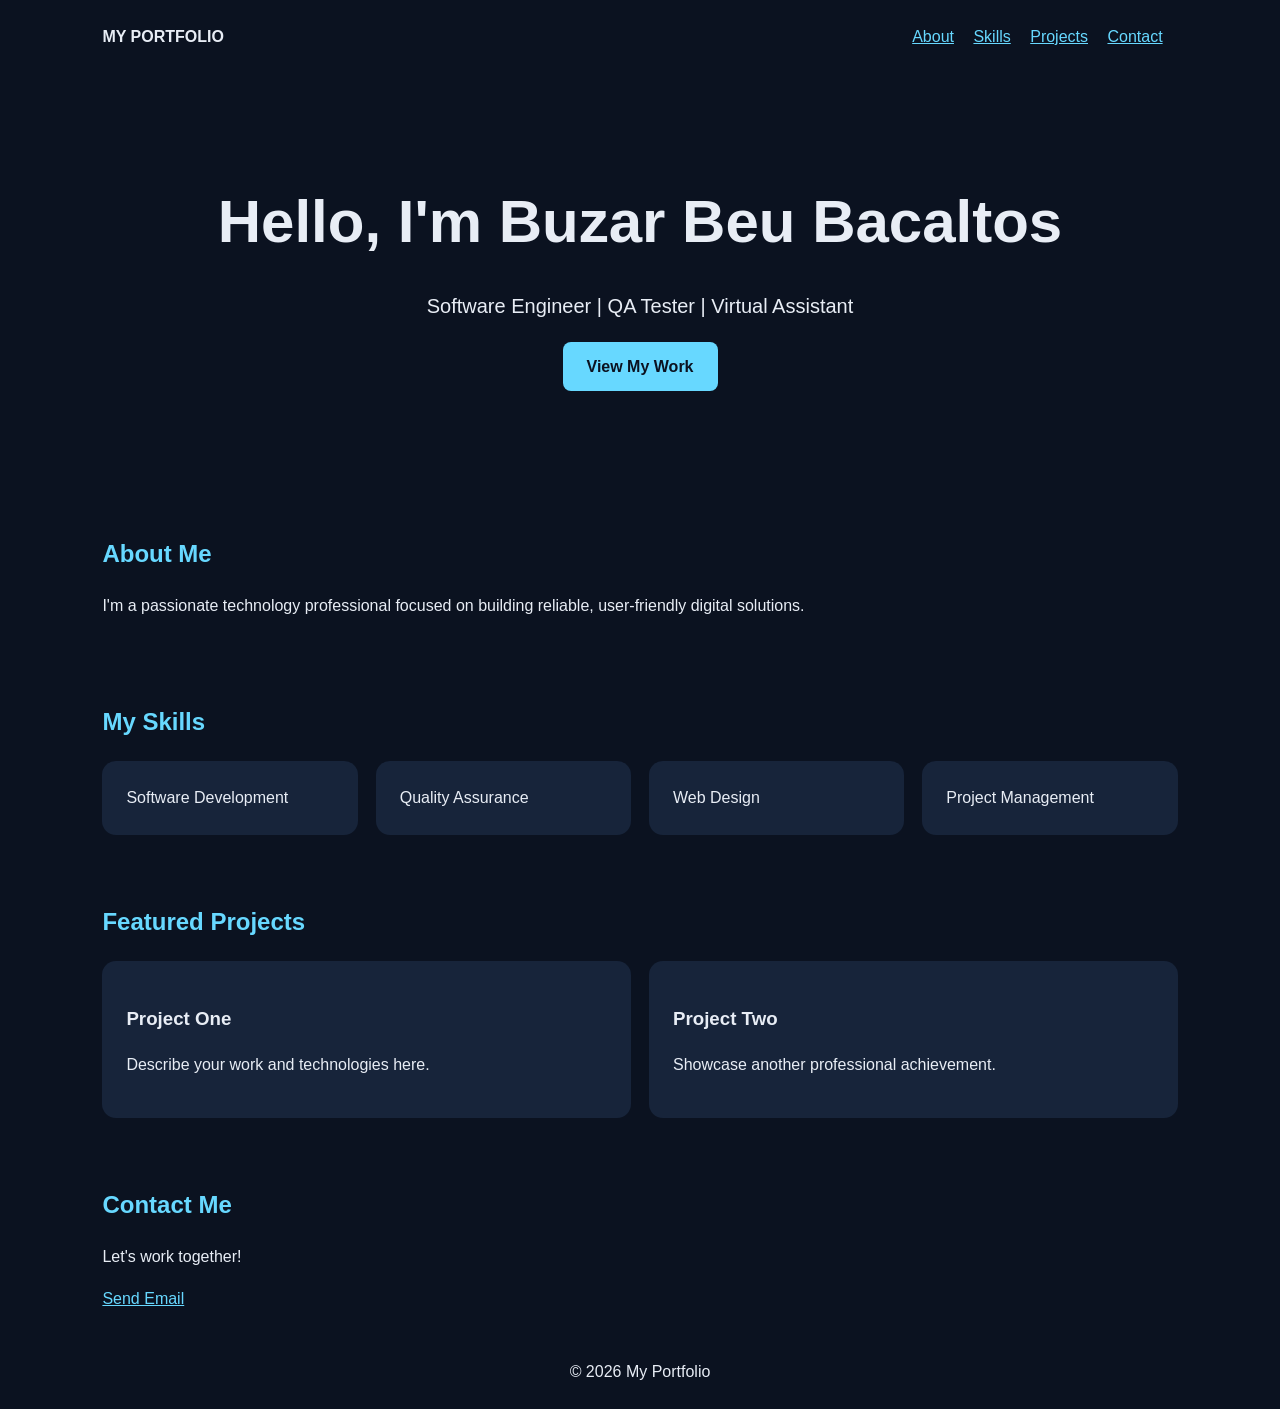
==== index.html @ b6aecf57 "Create initial HTML structure for portfolio This is a complete HTML structure for a professional por" ====
<!DOCTYPE html>
<html lang="en">
<head>
  <meta charset="UTF-8">
  <meta name="viewport" content="width=device-width, initial-scale=1">
  <title>My Professional Portfolio</title>
  <style>
    * { box-sizing: border-box; }
    body {
      margin: 0;
      font-family: Arial, sans-serif;
      color: #e8edf5;
      background: #0b1220;
      line-height: 1.6;
    }
    nav, section, footer { padding: 24px 8%; }
    nav {
      display: flex;
      justify-content: space-between;
      align-items: center;
      flex-wrap: wrap;
      gap: 12px;
    }
    a { color: #67d8ff; }
    nav a { margin-right: 15px; }
    .hero {
      text-align: center;
      padding: 100px 8%;
    }
    h1 { font-size: clamp(36px, 6vw, 60px); margin: 0; }
    h2 { color: #67d8ff; }
    .hero p { font-size: 20px; }
    .btn {
      display: inline-block;
      padding: 12px 24px;
      border-radius: 8px;
      background: #67d8ff;
      color: #0b1220;
      text-decoration: none;
      font-weight: bold;
    }
    .cards {
      display: grid;
      grid-template-columns: repeat(auto-fit, minmax(220px, 1fr));
      gap: 18px;
    }
    .card {
      background: #17243a;
      padding: 24px;
      border-radius: 14px;
    }
    footer { text-align: center; }
  </style>
</head>
<body>
  <nav>
    <strong>MY PORTFOLIO</strong>
    <div>
      <a href="#about">About</a>
      <a href="#skills">Skills</a>
      <a href="#projects">Projects</a>
      <a href="#contact">Contact</a>
    </div>
  </nav>

  <main>
    <section class="hero">
      <h1>Hello, I'm Buzar Beu Bacaltos</h1>
      <p>Software Engineer | QA Tester | Virtual Assistant</p>
      <a class="btn" href="#projects">View My Work</a>
    </section>

    <section id="about">
      <h2>About Me</h2>
      <p>
        I'm a passionate technology professional focused
        on building reliable, user-friendly digital solutions.
      </p>
    </section>

    <section id="skills">
      <h2>My Skills</h2>
      <div class="cards">
        <div class="card">Software Development</div>
        <div class="card">Quality Assurance</div>
        <div class="card">Web Design</div>
        <div class="card">Project Management</div>
      </div>
    </section>

    <section id="projects">
      <h2>Featured Projects</h2>
      <div class="cards">
        <div class="card">
          <h3>Project One</h3>
          <p>Describe your work and technologies here.</p>
        </div>
        <div class="card">
          <h3>Project Two</h3>
          <p>Showcase another professional achievement.</p>
        </div>
      </div>
    </section>

    <section id="contact">
      <h2>Contact Me</h2>
      <p>Let's work together!</p>
      <a href="bubebacaltos@gmail.com">Send Email</a>
    </section>
  </main>

  <footer>© 2026 My Portfolio</footer>
</body>
</html>
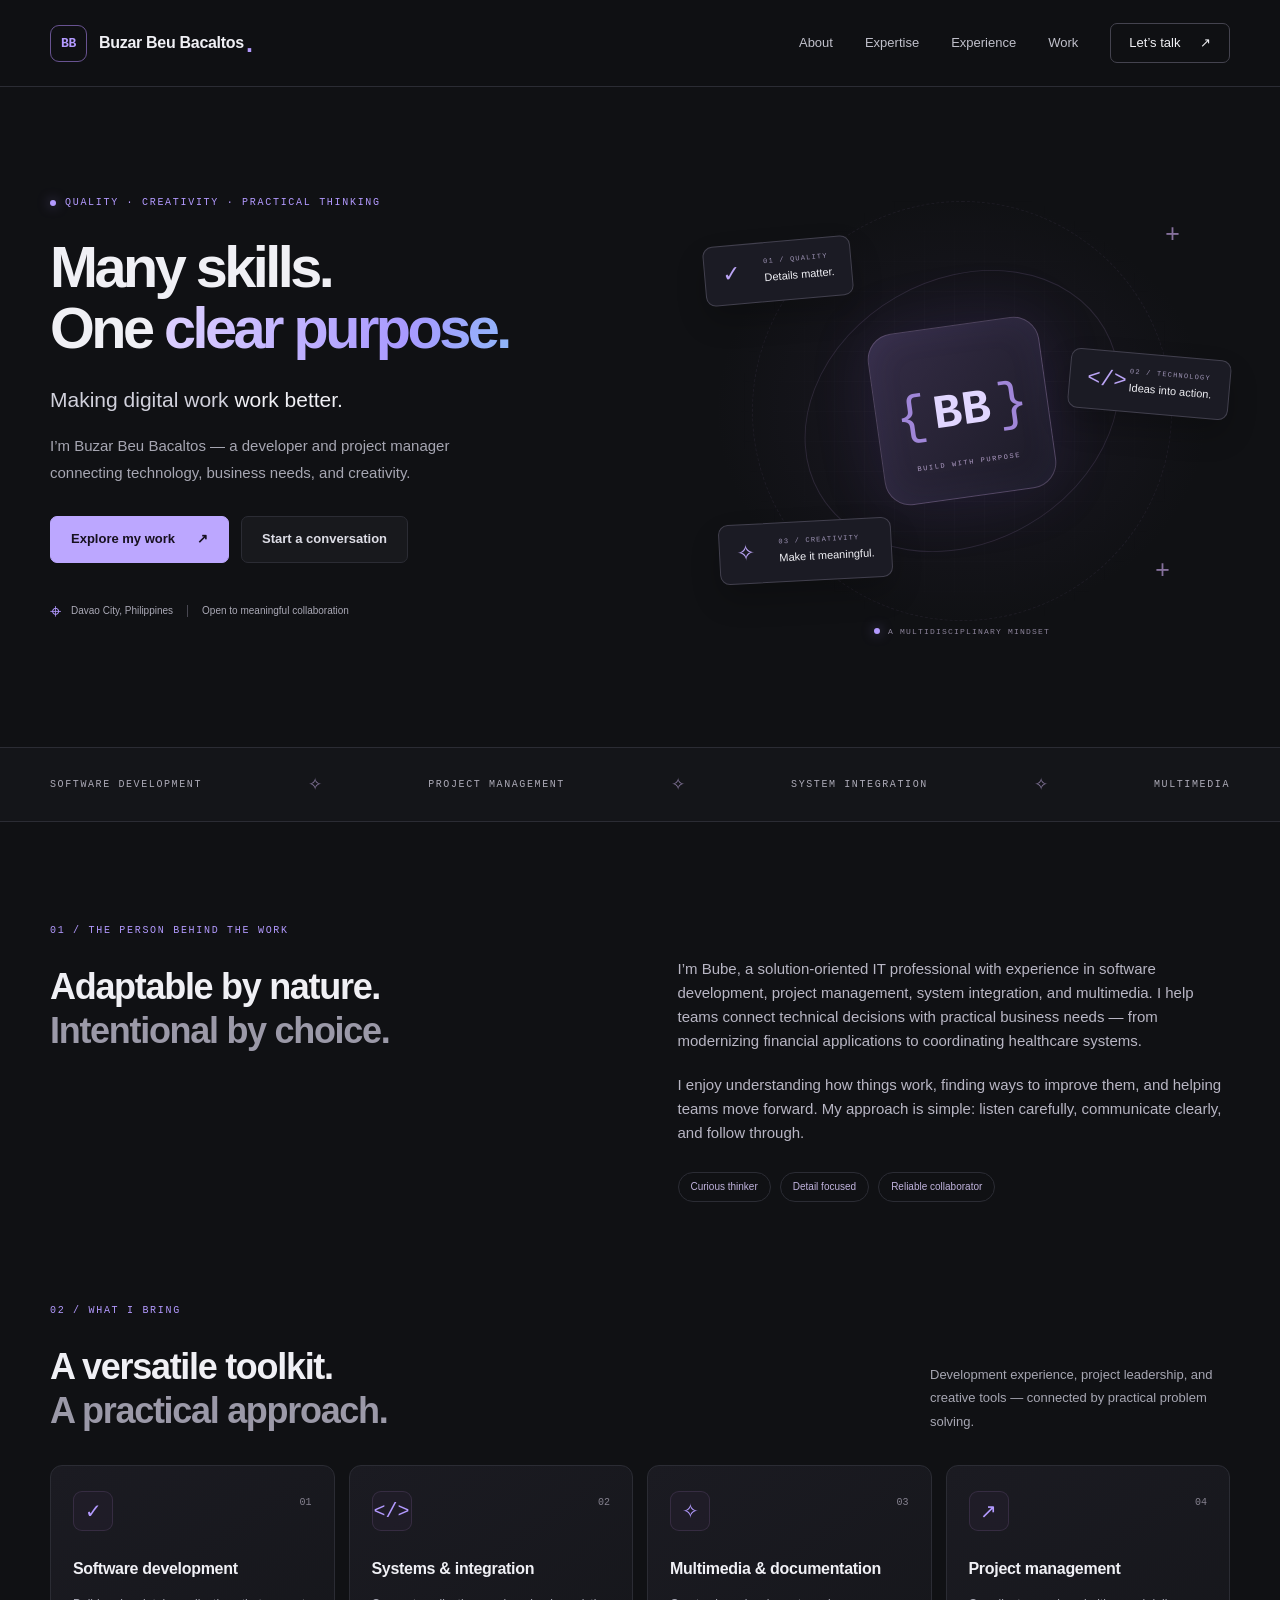
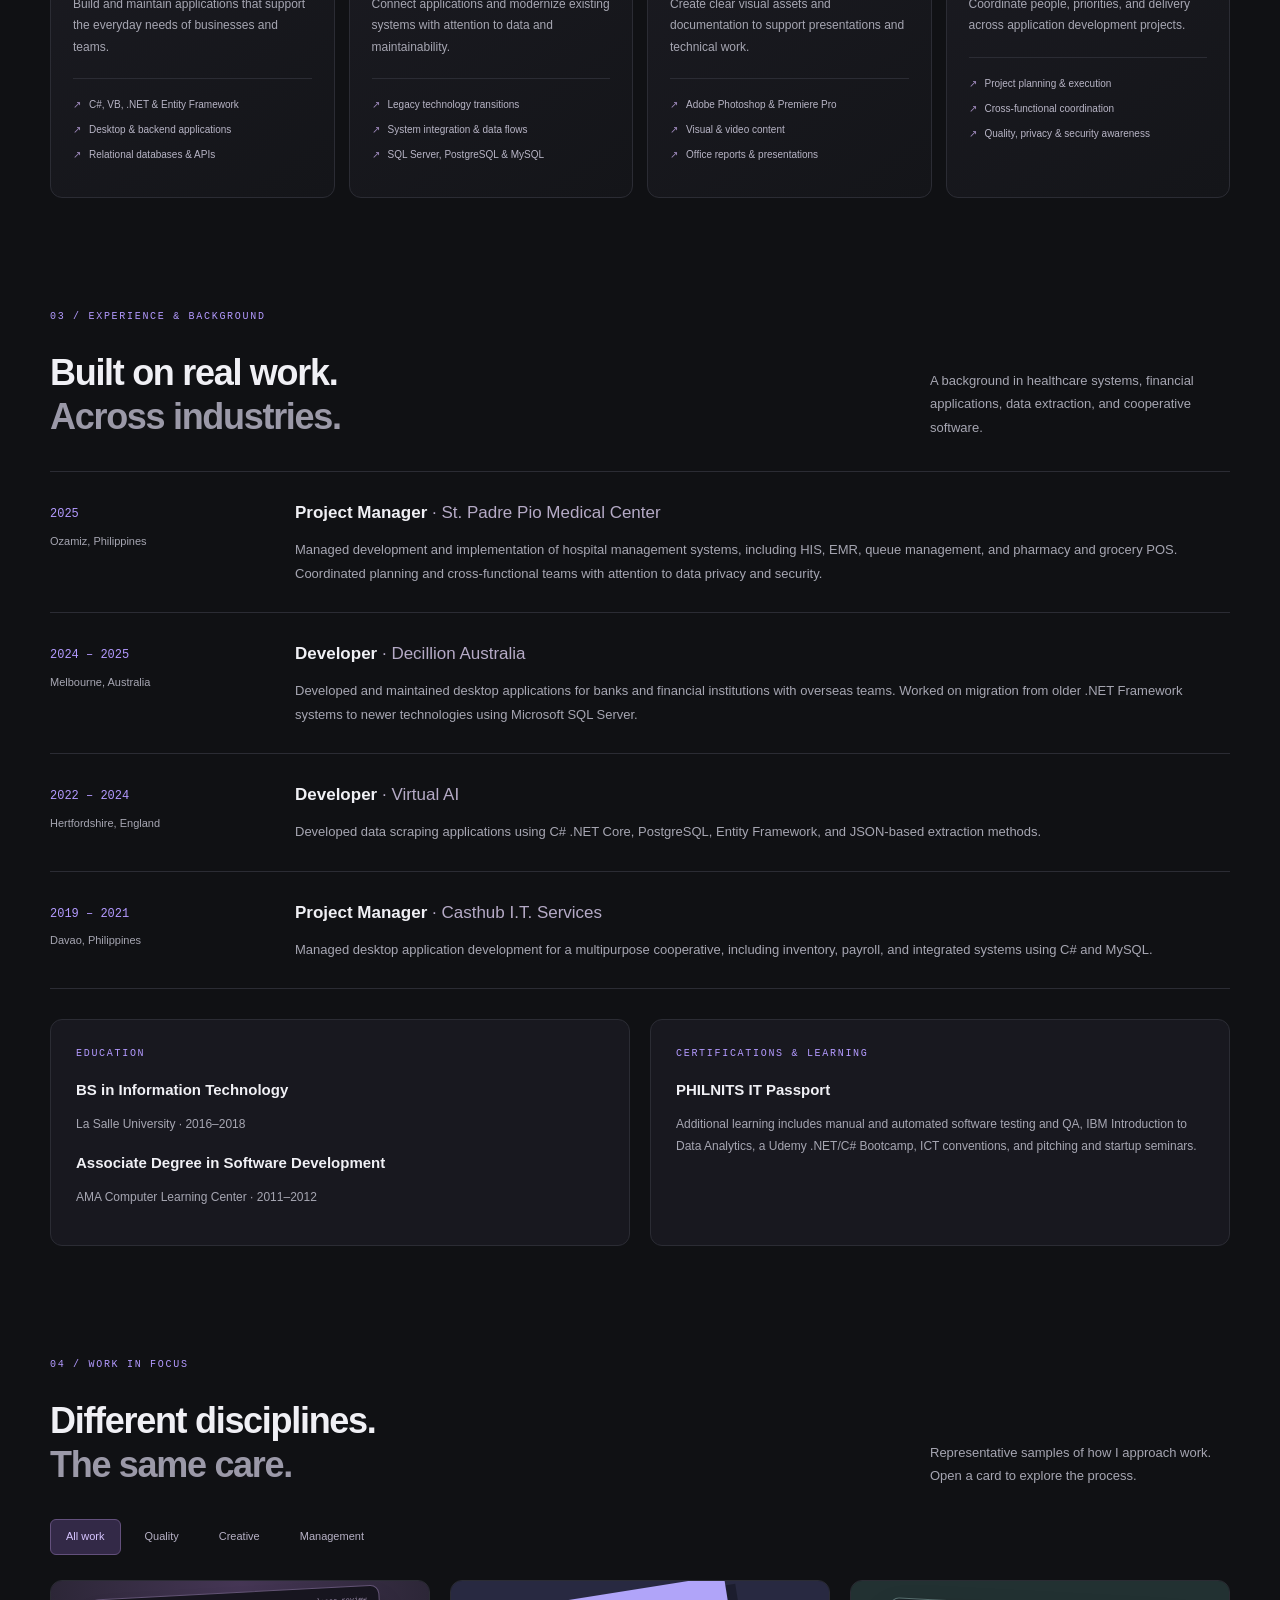
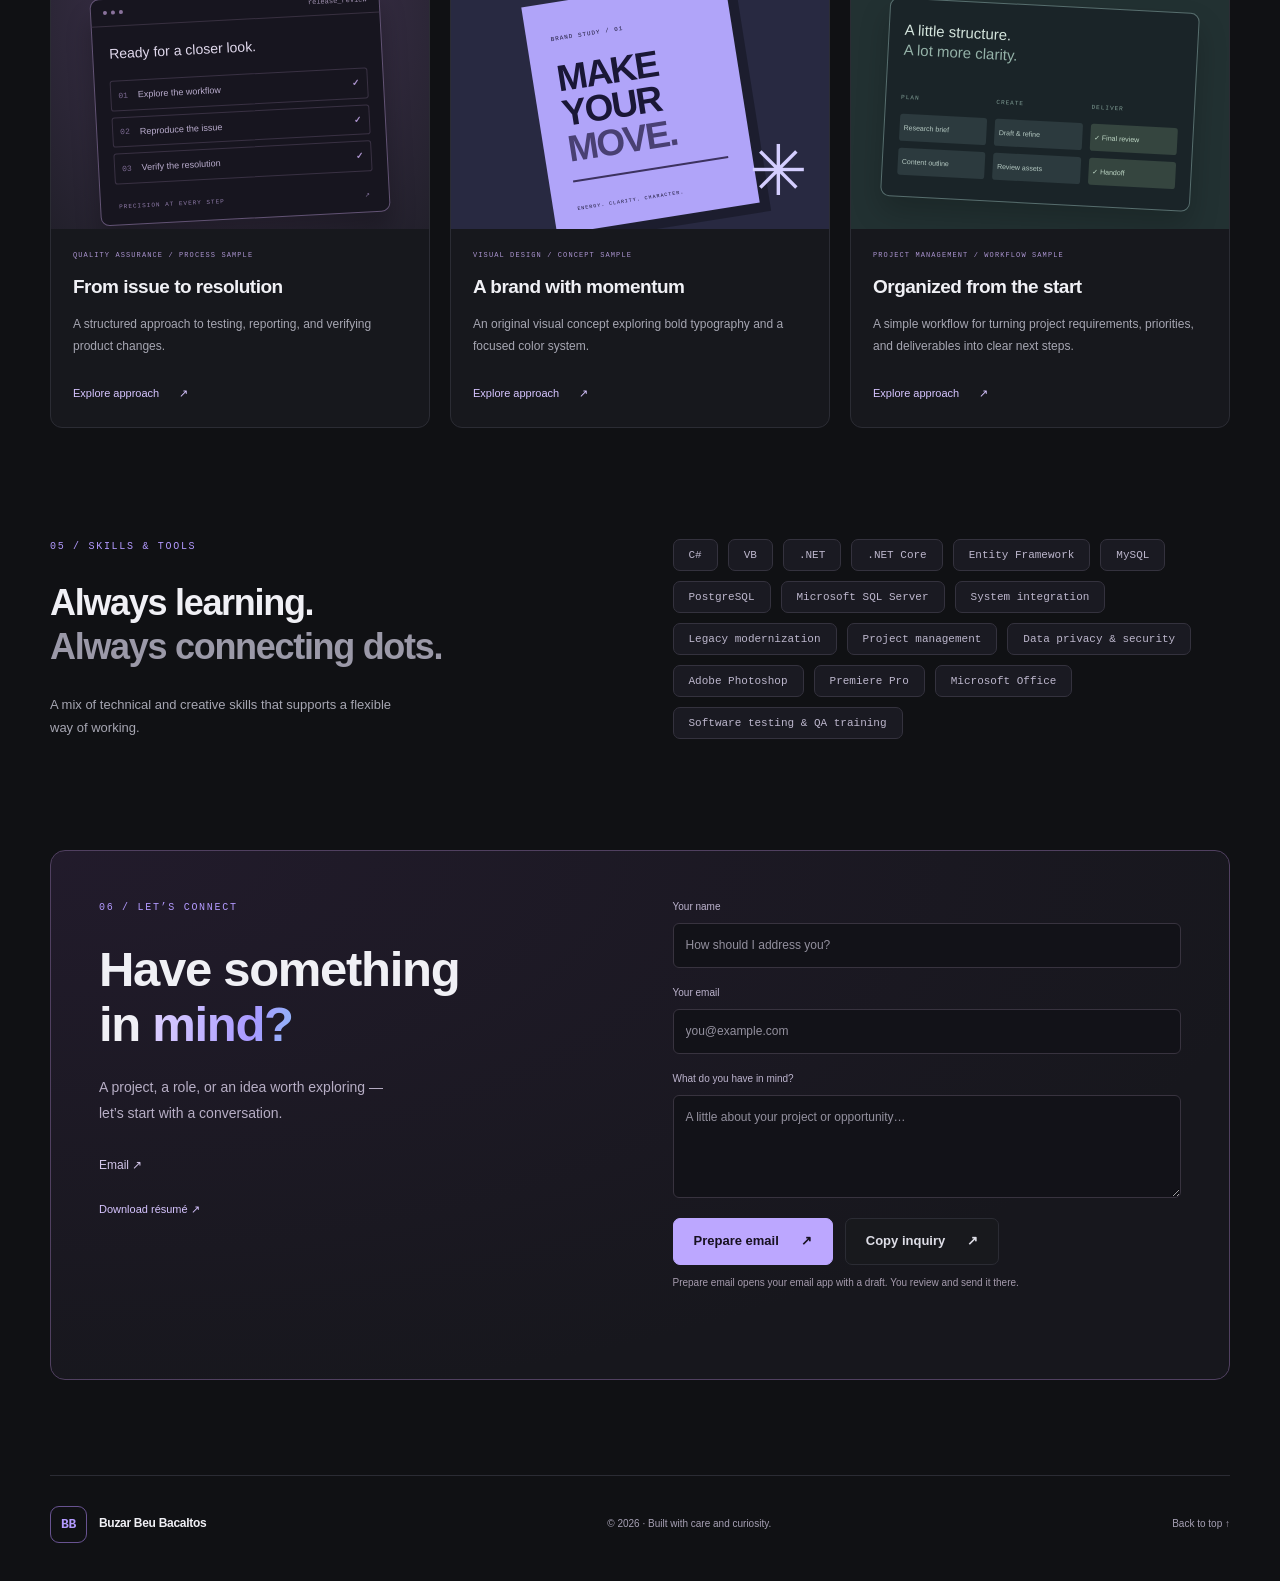
==== commit 0e7f162f: "Add files via upload" ====
--- a/index.html
+++ b/index.html
@@ -1,115 +1,66 @@
-
 <!DOCTYPE html>
 <html lang="en">
 <head>
-  <meta charset="UTF-8">
-  <meta name="viewport" content="width=device-width, initial-scale=1">
-  <title>My Professional Portfolio</title>
-  <style>
-    * { box-sizing: border-box; }
-    body {
-      margin: 0;
-      font-family: Arial, sans-serif;
-      color: #e8edf5;
-      background: #0b1220;
-      line-height: 1.6;
-    }
-    nav, section, footer { padding: 24px 8%; }
-    nav {
-      display: flex;
-      justify-content: space-between;
-      align-items: center;
-      flex-wrap: wrap;
-      gap: 12px;
-    }
-    a { color: #67d8ff; }
-    nav a { margin-right: 15px; }
-    .hero {
-      text-align: center;
-      padding: 100px 8%;
-    }
-    h1 { font-size: clamp(36px, 6vw, 60px); margin: 0; }
-    h2 { color: #67d8ff; }
-    .hero p { font-size: 20px; }
-    .btn {
-      display: inline-block;
-      padding: 12px 24px;
-      border-radius: 8px;
-      background: #67d8ff;
-      color: #0b1220;
-      text-decoration: none;
-      font-weight: bold;
-    }
-    .cards {
-      display: grid;
-      grid-template-columns: repeat(auto-fit, minmax(220px, 1fr));
-      gap: 18px;
-    }
-    .card {
-      background: #17243a;
-      padding: 24px;
-      border-radius: 14px;
-    }
-    footer { text-align: center; }
-  </style>
+<meta charset="utf-8"><meta name="viewport" content="width=device-width,initial-scale=1">
+<meta name="theme-color" content="#101114">
+<meta name="description" content="Buzar Beu Bacaltos — all-around professional in software development, project management, system integration, and multimedia.">
+<title>Buzar Beu Bacaltos — Professional Portfolio</title>
+<link rel="icon" type="image/svg+xml" href="assets/favicon.svg">
+<link rel="stylesheet" href="styles.css"><script src="config.js" defer></script><script src="script.js" defer></script>
 </head>
 <body>
-  <nav>
-    <strong>MY PORTFOLIO</strong>
-    <div>
-      <a href="#about">About</a>
-      <a href="#skills">Skills</a>
-      <a href="#projects">Projects</a>
-      <a href="#contact">Contact</a>
-    </div>
-  </nav>
-
-  <main>
-    <section class="hero">
-      <h1>Hello, I'm Buzar Beu Bacaltos</h1>
-      <p>Software Engineer | QA Tester | Virtual Assistant</p>
-      <a class="btn" href="#projects">View My Work</a>
-    </section>
-
-    <section id="about">
-      <h2>About Me</h2>
-      <p>
-        I'm a passionate technology professional focused
-        on building reliable, user-friendly digital solutions.
-      </p>
-    </section>
-
-    <section id="skills">
-      <h2>My Skills</h2>
-      <div class="cards">
-        <div class="card">Software Development</div>
-        <div class="card">Quality Assurance</div>
-        <div class="card">Web Design</div>
-        <div class="card">Project Management</div>
-      </div>
-    </section>
-
-    <section id="projects">
-      <h2>Featured Projects</h2>
-      <div class="cards">
-        <div class="card">
-          <h3>Project One</h3>
-          <p>Describe your work and technologies here.</p>
-        </div>
-        <div class="card">
-          <h3>Project Two</h3>
-          <p>Showcase another professional achievement.</p>
-        </div>
-      </div>
-    </section>
-
-    <section id="contact">
-      <h2>Contact Me</h2>
-      <p>Let's work together!</p>
-      <a href="bubebacaltos@gmail.com">Send Email</a>
-    </section>
-  </main>
-
-  <footer>© 2026 My Portfolio</footer>
-</body>
-</html>
+<a class="skip" href="#main">Skip to content</a>
+<header class="header"><div class="container nav-wrap">
+<a class="brand" href="#home" aria-label="Home"><span class="brand-mark" data-initials>BB</span><span data-name>Buzar Beu Bacaltos</span><span class="brand-dot">.</span></a>
+<button class="menu-button" type="button" aria-expanded="false" aria-controls="navigation">Menu <span aria-hidden="true">☰</span></button>
+<nav id="navigation" aria-label="Main navigation"><a href="#about">About</a><a href="#services">Expertise</a><a href="#experience">Experience</a><a href="#work">Work</a><a href="#contact" class="nav-contact">Let’s talk <span aria-hidden="true">↗</span></a></nav>
+</div></header>
+<main id="main">
+<section class="hero container" id="home">
+<div class="hero-copy"><p class="eyebrow"><span class="pulse"></span> QUALITY · CREATIVITY · PRACTICAL THINKING</p>
+<h1>Many skills.<br>One <span class="gradient-text">clear purpose.</span></h1>
+<p class="hero-lead">Making digital work <em>work better.</em></p>
+<p class="hero-description">I’m <span data-name>Buzar Beu Bacaltos</span> — a developer and project manager connecting technology, business needs, and creativity.</p>
+<div class="button-row"><a class="button primary" href="#work">Explore my work <span aria-hidden="true">↗</span></a><a class="button secondary" href="#contact">Start a conversation</a></div>
+<div class="hero-foot"><span class="pin" aria-hidden="true">⌖</span><span data-location>Davao City, Philippines</span><span class="divider"></span><span>Open to meaningful collaboration</span></div>
+</div>
+<div class="hero-art" aria-label="Illustration of connected professional capabilities" role="img">
+<div class="orbit orbit-one"></div><div class="orbit orbit-two"></div><div class="crosshair cross-one">+</div><div class="crosshair cross-two">+</div>
+<div class="core"><span class="core-brackets">{</span><span data-initials>BB</span><span class="core-brackets">}</span><small>BUILD WITH PURPOSE</small></div>
+<div class="skill-node node-qa"><span class="node-icon">✓</span><div><small>01 / QUALITY</small><strong>Details matter.</strong></div></div>
+<div class="skill-node node-code"><span class="node-icon">&lt;/&gt;</span><div><small>02 / TECHNOLOGY</small><strong>Ideas into action.</strong></div></div>
+<div class="skill-node node-design"><span class="node-icon">✧</span><div><small>03 / CREATIVITY</small><strong>Make it meaningful.</strong></div></div>
+<div class="art-caption"><span class="pulse"></span> A MULTIDISCIPLINARY MINDSET</div>
+</div>
+</section>
+<div class="discipline-strip"><div class="container"><span>SOFTWARE DEVELOPMENT</span><b>✧</b><span>PROJECT MANAGEMENT</span><b>✧</b><span>SYSTEM INTEGRATION</span><b>✧</b><span>MULTIMEDIA</span></div></div>
+<section id="about" class="section container about-grid"><div><p class="eyebrow">01 / THE PERSON BEHIND THE WORK</p><h2>Adaptable by nature.<br><span class="muted">Intentional by choice.</span></h2></div><div class="about-copy"><p data-introduction>I bring a tester’s eye, a builder’s mindset, and a creative touch to digital work.</p><p>I enjoy understanding how things work, finding ways to improve them, and helping teams move forward. My approach is simple: listen carefully, communicate clearly, and follow through.</p><div class="about-traits"><span>Curious thinker</span><span>Detail focused</span><span>Reliable collaborator</span></div></div></section>
+<section id="services" class="section container"><div class="section-heading"><div><p class="eyebrow">02 / WHAT I BRING</p><h2>A versatile toolkit.<br><span class="muted">A practical approach.</span></h2></div><p class="section-summary">Development experience, project leadership, and creative tools — connected by practical problem solving.</p></div>
+<div class="service-grid">
+<article class="service"><span class="service-icon">✓</span><span class="service-number">01</span><h3>Software development</h3><p>Build and maintain applications that support the everyday needs of businesses and teams.</p><ul><li>C#, VB, .NET & Entity Framework</li><li>Desktop & backend applications</li><li>Relational databases & APIs</li></ul></article>
+<article class="service"><span class="service-icon">&lt;/&gt;</span><span class="service-number">02</span><h3>Systems & integration</h3><p>Connect applications and modernize existing systems with attention to data and maintainability.</p><ul><li>Legacy technology transitions</li><li>System integration & data flows</li><li>SQL Server, PostgreSQL & MySQL</li></ul></article>
+<article class="service"><span class="service-icon">✧</span><span class="service-number">03</span><h3>Multimedia & documentation</h3><p>Create clear visual assets and documentation to support presentations and technical work.</p><ul><li>Adobe Photoshop & Premiere Pro</li><li>Visual & video content</li><li>Office reports & presentations</li></ul></article>
+<article class="service"><span class="service-icon">↗</span><span class="service-number">04</span><h3>Project management</h3><p>Coordinate people, priorities, and delivery across application development projects.</p><ul><li>Project planning & execution</li><li>Cross-functional coordination</li><li>Quality, privacy & security awareness</li></ul></article>
+</div></section>
+<section id="experience" class="section container"><div class="section-heading"><div><p class="eyebrow">03 / EXPERIENCE & BACKGROUND</p><h2>Built on real work.<br><span class="muted">Across industries.</span></h2></div><p class="section-summary">A background in healthcare systems, financial applications, data extraction, and cooperative software.</p></div>
+<div class="experience-list">
+<article class="experience-row"><div><span class="experience-date">2025</span><p>Ozamiz, Philippines</p></div><div><h3>Project Manager <span>· St. Padre Pio Medical Center</span></h3><p>Managed development and implementation of hospital management systems, including HIS, EMR, queue management, and pharmacy and grocery POS. Coordinated planning and cross-functional teams with attention to data privacy and security.</p></div></article>
+<article class="experience-row"><div><span class="experience-date">2024 – 2025</span><p>Melbourne, Australia</p></div><div><h3>Developer <span>· Decillion Australia</span></h3><p>Developed and maintained desktop applications for banks and financial institutions with overseas teams. Worked on migration from older .NET Framework systems to newer technologies using Microsoft SQL Server.</p></div></article>
+<article class="experience-row"><div><span class="experience-date">2022 – 2024</span><p>Hertfordshire, England</p></div><div><h3>Developer <span>· Virtual AI</span></h3><p>Developed data scraping applications using C# .NET Core, PostgreSQL, Entity Framework, and JSON-based extraction methods.</p></div></article>
+<article class="experience-row"><div><span class="experience-date">2019 – 2021</span><p>Davao, Philippines</p></div><div><h3>Project Manager <span>· Casthub I.T. Services</span></h3><p>Managed desktop application development for a multipurpose cooperative, including inventory, payroll, and integrated systems using C# and MySQL.</p></div></article>
+</div><div class="background-grid"><article><p class="eyebrow">EDUCATION</p><h3>BS in Information Technology</h3><p>La Salle University · 2016–2018</p><h3>Associate Degree in Software Development</h3><p>AMA Computer Learning Center · 2011–2012</p></article><article><p class="eyebrow">CERTIFICATIONS & LEARNING</p><h3>PHILNITS IT Passport</h3><p>Additional learning includes manual and automated software testing and QA, IBM Introduction to Data Analytics, a Udemy .NET/C# Bootcamp, ICT conventions, and pitching and startup seminars.</p></article></div></section>
+<section id="work" class="section container"><div class="section-heading"><div><p class="eyebrow">04 / WORK IN FOCUS</p><h2>Different disciplines.<br><span class="muted">The same care.</span></h2></div><p class="section-summary">Representative samples of how I approach work. Open a card to explore the process.</p></div>
+<div class="filters" role="group" aria-label="Filter work samples"><button class="filter active" data-filter="all" aria-pressed="true">All work</button><button class="filter" data-filter="quality" aria-pressed="false">Quality</button><button class="filter" data-filter="creative" aria-pressed="false">Creative</button><button class="filter" data-filter="support" aria-pressed="false">Management</button></div>
+<p class="sr-only" id="filter-status" role="status"></p>
+<div class="work-grid">
+<article class="work-card" data-category="quality"><div class="work-visual qa-visual" aria-hidden="true"><div class="mock-window"><div class="window-bar"><i></i><i></i><i></i><span>release_review</span></div><div class="qa-title">Ready for a closer look.</div><div class="qa-row"><span>01</span> Explore the workflow <b>✓</b></div><div class="qa-row"><span>02</span> Reproduce the issue <b>✓</b></div><div class="qa-row"><span>03</span> Verify the resolution <b>✓</b></div><div class="qa-bottom">PRECISION AT EVERY STEP <span>↗</span></div></div></div><div class="work-info"><p class="work-type">QUALITY ASSURANCE / PROCESS SAMPLE</p><h3>From issue to resolution</h3><p>A structured approach to testing, reporting, and verifying product changes.</p><button class="text-button" data-project="qa">Explore approach <span aria-hidden="true">↗</span></button></div></article>
+<article class="work-card" data-category="creative"><div class="work-visual brand-visual" aria-hidden="true"><div class="brand-poster"><span>BRAND STUDY / 01</span><strong>MAKE<br>YOUR<br><em>MOVE.</em></strong><div class="poster-line"></div><small>ENERGY. CLARITY. CHARACTER.</small></div><span class="poster-star">✳</span></div><div class="work-info"><p class="work-type">VISUAL DESIGN / CONCEPT SAMPLE</p><h3>A brand with momentum</h3><p>An original visual concept exploring bold typography and a focused color system.</p><button class="text-button" data-project="design">Explore approach <span aria-hidden="true">↗</span></button></div></article>
+<article class="work-card" data-category="support"><div class="work-visual planning-visual" aria-hidden="true"><div class="planning-board"><div class="board-head">A little structure.<br><strong>A lot more clarity.</strong></div><div class="board-columns"><div><small>PLAN</small><span>Research brief</span><span>Content outline</span></div><div><small>CREATE</small><span>Draft & refine</span><span>Review assets</span></div><div><small>DELIVER</small><span class="done">✓ Final review</span><span class="done">✓ Handoff</span></div></div></div></div><div class="work-info"><p class="work-type">PROJECT MANAGEMENT / WORKFLOW SAMPLE</p><h3>Organized from the start</h3><p>A simple workflow for turning project requirements, priorities, and deliverables into clear next steps.</p><button class="text-button" data-project="support">Explore approach <span aria-hidden="true">↗</span></button></div></article>
+</div></section>
+<section id="skills" class="section container skills-section"><div><p class="eyebrow">05 / SKILLS & TOOLS</p><h2>Always learning.<br><span class="muted">Always connecting dots.</span></h2><p class="section-summary">A mix of technical and creative skills that supports a flexible way of working.</p></div><div class="skills-list" data-skills><span>Quality assurance</span><span>JavaScript</span><span>Graphic design</span><span>Virtual assistance</span></div></section>
+<section id="contact" class="section container"><div class="contact-panel"><div><p class="eyebrow">06 / LET’S CONNECT</p><h2>Have something<br>in <span class="gradient-text">mind?</span></h2><p>A project, a role, or an idea worth exploring — let’s start with a conversation.</p><div class="social-links" data-social></div><a class="text-button" id="resume-link" hidden>Download résumé ↗</a></div><form id="contact-form"><label for="contact-name">Your name</label><input id="contact-name" name="name" autocomplete="name" required maxlength="100" placeholder="How should I address you?"><label for="contact-email">Your email</label><input id="contact-email" name="email" type="email" autocomplete="email" required maxlength="254" placeholder="you@example.com"><label for="contact-message">What do you have in mind?</label><textarea id="contact-message" name="message" rows="4" required maxlength="4000" placeholder="A little about your project or opportunity…"></textarea><div class="button-row"><button class="button primary" type="submit" id="email-button" hidden>Prepare email <span aria-hidden="true">↗</span></button><button class="button secondary" type="button" id="copy-message">Copy inquiry <span aria-hidden="true">↗</span></button></div><p class="form-note" id="contact-note">Prepare an email draft or copy your inquiry to share through another channel.</p><p class="form-status" id="form-status" role="status"></p></form></div></section>
+</main>
+<footer class="container footer"><a class="brand" href="#home"><span class="brand-mark" data-initials>BB</span><span data-name>Buzar Beu Bacaltos</span></a><p>© <span id="year">2026</span> · Built with care and curiosity.</p><a href="#home" class="back-top">Back to top ↑</a></footer>
+<dialog id="project-dialog" aria-labelledby="dialog-title"><button class="dialog-close" aria-label="Close project details" type="button">✕</button><p class="eyebrow">REPRESENTATIVE SAMPLE</p><h2 id="dialog-title"></h2><p id="dialog-summary"></p><h3>The approach</h3><ol id="dialog-steps"></ol><p class="dialog-note">This is an illustrative portfolio sample, not a client case study or a claim of measured results.</p></dialog>
+<noscript><div class="noscript">JavaScript is disabled. You can still browse this portfolio. Interactive filters, contact drafts, and sample details need JavaScript.</div></noscript>
+</body></html>
--- a/styles.css
+++ b/styles.css
@@ -0,0 +1,8 @@
+:root{color-scheme:dark;--bg:#101114;--panel:#17181e;--text:#f0f0f5;--muted:#a6a6b2;--accent:#b39aff;--border:#2b2c34;--mono:ui-monospace,SFMono-Regular,Consolas,monospace}*{box-sizing:border-box}html{scroll-behavior:smooth;scroll-padding-top:100px}body{margin:0;background:var(--bg);color:var(--text);font-family:Inter,Arial,Helvetica,sans-serif;line-height:1.6;-webkit-font-smoothing:antialiased}button,input,textarea{font:inherit}a{color:inherit;text-decoration:none}button,a,input,textarea{ -webkit-tap-highlight-color:transparent}button{cursor:pointer}button:focus-visible,a:focus-visible,input:focus-visible,textarea:focus-visible{outline:2px solid var(--accent);outline-offset:5px}[hidden]{display:none!important}.container{width:min(1180px,calc(100% - 80px));margin:auto}.header{position:sticky;top:0;z-index:10;background:rgba(16,17,20,.95);border-bottom:1px solid var(--border);backdrop-filter:blur(16px)}.nav-wrap{height:86px;display:flex;justify-content:space-between;align-items:center}.brand{display:inline-flex;gap:12px;align-items:center;font-size:16px;font-weight:700;letter-spacing:-.3px}.brand-mark{border:1px solid #685391;border-radius:9px;width:37px;height:37px;display:grid;place-items:center;color:var(--accent);font:700 13px var(--mono)}.brand-dot{color:var(--accent);font-size:25px;margin-left:-10px}nav{display:flex;align-items:center;gap:32px;font-size:13px;color:#c0c0cb}nav a:hover{color:var(--accent)}.nav-contact{border:1px solid #44434f;border-radius:7px;padding:9px 18px;color:var(--text)}.nav-contact span{margin-left:16px}.menu-button{display:none}.hero{display:grid;grid-template-columns:1.15fr 1fr;align-items:center;min-height:660px;gap:28px;padding-top:55px;padding-bottom:68px}.eyebrow{font:10px/1.8 var(--mono);letter-spacing:1.7px;color:var(--accent);margin:0 0 25px;display:flex;align-items:center;gap:9px}.pulse{height:6px;width:6px;flex-shrink:0;background:#b39aff;border-radius:50%;box-shadow:0 0 12px #ad96ff80;display:inline-block}.hero h1{font-size:clamp(45px,4.5vw,66px);line-height:1.06;letter-spacing:-3.5px;margin:0 0 24px;font-weight:750}.gradient-text{background:linear-gradient(100deg,#ded1ff,#a899ff 70%,#8fb6f9);-webkit-background-clip:text;background-clip:text;color:transparent}.hero-lead{font-size:21px;color:#d1d1dc;margin:0 0 14px}.hero-lead em{font-style:normal;color:var(--text)}.hero-description{max-width:425px;font-size:15px;color:var(--muted);line-height:1.8}.button-row{display:flex;gap:12px;flex-wrap:wrap;margin-top:30px}.button{display:inline-flex;align-items:center;justify-content:center;gap:22px;border-radius:7px;padding:12px 20px;border:1px solid var(--border);font-size:13px;font-weight:650;transition:background .2s,transform .2s}.button:hover{transform:translateY(-2px)}.primary{color:#171120;background:#bca7ff;border-color:#bca7ff}.primary:hover{background:#cdbcff}.secondary{background:#18191d;color:#dddde6}.secondary:hover{background:#25252e}.hero-foot{display:flex;align-items:center;gap:10px;color:#aaa9b6;font-size:10px;margin-top:32px;flex-wrap:wrap}.pin{font-size:20px;color:var(--accent)}.divider{height:12px;width:1px;background:#484751;margin:0 4px}.hero-art{height:460px;position:relative;background:radial-gradient(ellipse at center,#42335a38,transparent 65%);isolation:isolate}.hero-art:before{content:'';position:absolute;inset:20px;background-image:linear-gradient(#77768710 1px,transparent 1px),linear-gradient(90deg,#77768710 1px,transparent 1px);background-size:30px 30px;mask-image:radial-gradient(circle,#000,transparent 70%)}.orbit{position:absolute;left:50%;top:50%;border:1px solid #63547750;border-radius:50%;transform:translate(-50%,-50%)}.orbit-one{width:330px;height:330px;transform:translate(-50%,-50%) rotate(-30deg) scaleY(.8)}.orbit-two{width:420px;height:420px;border-style:dashed;opacity:.5}.core{position:absolute;top:50%;left:50%;transform:translate(-50%,-50%) rotate(-8deg);border:1px solid #87729b70;border-radius:26px;width:173px;height:173px;background:linear-gradient(135deg,#352d47,#1b1a25);box-shadow:0 0 65px #7b52cf22,inset 0 0 35px #7f69cc15;display:flex;align-items:center;justify-content:center;gap:6px;color:#e1d6ff;font:700 48px var(--mono)}.core-brackets{font-size:53px;font-weight:400;color:#a086d8}.core small{position:absolute;bottom:30px;font:7px var(--mono);letter-spacing:1.6px;color:#af9cc5}.skill-node{position:absolute;display:flex;gap:12px;align-items:center;background:#1b1b24;border:1px solid #42404e;border-radius:10px;padding:14px 17px;box-shadow:0 15px 30px #0003}.node-icon{font:22px var(--mono);color:#bba4f5;width:30px}.skill-node small{font:7px var(--mono);color:#9d93b4;letter-spacing:1.2px;display:block}.skill-node strong{font-size:11px;display:block;margin-top:4px;font-weight:500}.node-qa{top:60px;left:10px;transform:rotate(-5deg)}.node-code{top:173px;right:0;transform:rotate(5deg)}.node-design{bottom:60px;left:25px;transform:rotate(-3deg)}.art-caption{position:absolute;bottom:5px;left:50%;transform:translateX(-50%);white-space:nowrap;display:flex;gap:8px;align-items:center;color:#8d859c;font:8px var(--mono);letter-spacing:1.2px}.crosshair{position:absolute;color:#85709c;font:25px var(--mono)}.cross-one{top:40px;right:50px}.cross-two{bottom:55px;right:60px}.discipline-strip{border-top:1px solid var(--border);border-bottom:1px solid var(--border);background:#141519}.discipline-strip .container{display:flex;align-items:center;justify-content:space-between;padding-top:23px;padding-bottom:23px;gap:12px}.discipline-strip span{font:10px var(--mono);letter-spacing:1.6px;color:#acaab7}.discipline-strip b{color:#817397;font-size:17px;font-weight:400}.section{padding-top:100px;padding-bottom:10px}h2{font-size:36px;line-height:1.22;letter-spacing:-1.3px;margin:0 0 24px;font-weight:650}.muted{color:#9b99a8}.about-grid{display:grid;grid-template-columns:1fr 1fr;gap:75px;padding-bottom:0}.about-copy{font-size:15px;color:#b8b6c4;padding-top:35px}.about-copy p{margin:0 0 20px}.about-traits{display:flex;flex-wrap:wrap;gap:9px;margin-top:27px}.about-traits span{font-size:10px;border:1px solid var(--border);border-radius:30px;padding:6px 12px;color:#c1b4de}.section-heading{display:flex;justify-content:space-between;align-items:flex-end;gap:40px;margin-bottom:32px}.section-heading h2{margin:0}.section-summary{max-width:300px;color:var(--muted);font-size:13px;line-height:1.8;margin:0}.service-grid{display:grid;grid-template-columns:repeat(4,1fr);gap:14px}.service{position:relative;border:1px solid var(--border);border-radius:12px;padding:25px 22px;background:linear-gradient(145deg,#1b1b22,#141519);transition:border-color .2s}.service:hover{border-color:#75618e}.service-icon{display:inline-flex;width:40px;height:40px;align-items:center;justify-content:center;font:20px var(--mono);color:var(--accent);border:1px solid #54426470;background:#36264430;border-radius:9px}.service-number{position:absolute;right:22px;top:31px;font:10px var(--mono);color:#85818f}.service h3{font-size:16px;margin:25px 0 12px;font-weight:600;letter-spacing:-.3px}.service p{font-size:12px;color:var(--muted);line-height:1.8}.service ul{list-style:none;padding:18px 0 0;margin:20px 0 0;border-top:1px solid var(--border);font-size:10px;color:#b8b5c6}.service li{margin-bottom:9px}.service li:before{content:'↗';margin-right:8px;color:#9e89bb}.filters{display:flex;gap:8px;flex-wrap:wrap;margin:32px 0 25px}.filter{border:1px solid transparent;border-radius:6px;padding:8px 15px;background:transparent;color:#b6b1c5;font-size:11px}.filter.active{color:#d6c4ff;background:#332947;border-color:#63507c}.filter:hover{color:#e3d7ff}.work-grid{display:grid;grid-template-columns:repeat(3,1fr);gap:20px}.work-card{border:1px solid var(--border);border-radius:12px;overflow:hidden;background:#17181d}.work-visual{height:248px;overflow:hidden;display:flex;align-items:center;justify-content:center;position:relative;padding:24px}.qa-visual{background:radial-gradient(ellipse at top,#453655,#22202b)}.mock-window{width:100%;background:#17151f;border:1px solid #625374;border-radius:9px;transform:rotate(-3deg);box-shadow:0 20px 25px #0004;max-width:290px}.window-bar{display:flex;align-items:center;gap:4px;border-bottom:1px solid #383040;padding:9px 12px}.window-bar i{width:4px;height:4px;border-radius:50%;background:#8a729c}.window-bar span{font:7px var(--mono);color:#a293b2;margin-left:auto}.qa-title{font-size:14px;padding:16px 16px 10px;color:#e1d9ed}.qa-row{font-size:9px;display:flex;align-items:center;gap:10px;margin:6px 15px;padding:7px;border:1px solid #393143;border-radius:3px;color:#b9accd}.qa-row span{color:#7c6a92;font:8px var(--mono)}.qa-row b{margin-left:auto;color:#ad94cf}.qa-bottom{font:6px var(--mono);letter-spacing:1px;padding:13px 18px;color:#8f7ba9;display:flex;justify-content:space-between}.brand-visual{background:#282941}.brand-poster{background:#b0a4f9;color:#1a1736;padding:20px 24px;width:205px;height:230px;transform:rotate(-9deg);box-shadow:10px 10px 0 #11121d80}.brand-poster>span{font:6px var(--mono);letter-spacing:1px}.brand-poster strong{display:block;font-size:37px;line-height:.97;font-weight:900;letter-spacing:-1.9px;margin:13px 0}.brand-poster em{font-style:normal;color:#494073}.poster-line{height:2px;background:#3c325f;margin:10px 0}.brand-poster small{font:5px var(--mono);letter-spacing:1px}.poster-star{position:absolute;right:21px;bottom:23px;color:#d4ceff;font-size:70px;line-height:1}.planning-visual{background:#223132}.planning-board{background:#1a2428;border:1px solid #576e6e;border-radius:9px;padding:21px 15px;transform:rotate(3deg);width:100%;max-width:310px;box-shadow:0 15px 30px #0003}.board-head{font-size:15px;color:#d4e5dd;line-height:1.3;margin-bottom:22px}.board-head strong{font-weight:500;color:#94b2a8}.board-columns{display:grid;grid-template-columns:repeat(3,1fr);gap:8px}.board-columns small{font:6px var(--mono);color:#7f9c94;letter-spacing:1px}.board-columns span{display:block;font-size:7px;padding:8px 4px;margin-top:7px;background:#2c3a3e;color:#b6cac3;border-radius:3px}.board-columns .done{background:#35453f;color:#c1dac8}.work-info{padding:22px}.work-type{font:7px var(--mono);letter-spacing:1.1px;color:#ab94d0;margin:0 0 13px}.work-info h3{font-size:19px;letter-spacing:-.5px;margin:0 0 10px}.work-info>p:not(.work-type){color:var(--muted);font-size:12px;line-height:1.8;margin-bottom:22px}.text-button{background:none;border:0;padding:0;display:inline-flex;gap:20px;align-items:center;color:#d6c4ff;font-size:11px;text-decoration:none}.text-button:hover{color:#fff}.skills-section{display:grid;grid-template-columns:1fr 1fr;gap:65px}.skills-section .section-summary{max-width:350px}.skills-list{display:flex;flex-wrap:wrap;align-content:center;gap:10px}.skills-list span{background:#1a1a22;border:1px solid #34323e;padding:9px 15px;border-radius:7px;font:11px var(--mono);color:#bdb7cd}.contact-panel{display:grid;grid-template-columns:1fr 1fr;gap:65px;border:1px solid #504060;border-radius:15px;padding:48px;background:radial-gradient(ellipse at 0 0,#37234855,transparent 75%),#17171d}.contact-panel h2{font-size:49px;line-height:1.12}.contact-panel>div>p:not(.eyebrow){font-size:14px;line-height:1.8;color:#b7aec5;max-width:305px}.social-links{display:flex;gap:20px;margin-top:30px;margin-bottom:20px}.social-links a{font-size:12px;color:#d2c5e9}.contact-panel label{display:block;font-size:10px;margin:0 0 8px;color:#bdb4ce}.contact-panel input,.contact-panel textarea{width:100%;display:block;background:#121218;border:1px solid #38333f;border-radius:6px;padding:12px;color:#eee8f6;font-size:12px;margin-bottom:17px;resize:vertical}.contact-panel input::placeholder,.contact-panel textarea::placeholder{color:#93909e}.contact-panel form .button-row{margin-top:20px}.form-note{font-size:10px;color:#a59bad;line-height:1.6}.form-status{font-size:11px;color:#d0baff;min-height:18px}.footer{display:flex;align-items:center;justify-content:space-between;gap:20px;margin-top:85px;padding-top:30px;padding-bottom:35px;border-top:1px solid var(--border)}.footer .brand{font-size:12px}.footer p,.back-top{font-size:10px;color:#a6a0b4}.skip{position:fixed;top:-100px;left:10px;z-index:100;background:var(--accent);color:#111;padding:10px}.skip:focus{top:10px}.sr-only{position:absolute;width:1px;height:1px;overflow:hidden;clip:rect(0,0,0,0);white-space:nowrap}dialog{width:min(580px,calc(100% - 32px));max-height:85vh;overflow:auto;background:#1d1b26;color:var(--text);border:1px solid #75608b;border-radius:16px;padding:40px}dialog::backdrop{background:#08080ccc;backdrop-filter:blur(6px)}dialog h2{font-size:30px}dialog h3{font-size:16px;margin-top:25px}dialog p,dialog li{font-size:14px;color:#c3b9d4}dialog li{padding-left:8px;margin-bottom:14px}.dialog-note{border-top:1px solid #51465e;padding-top:20px;font-size:11px!important}.dialog-close{position:absolute;right:16px;top:12px;background:transparent;border:none;color:#d9c8ee;font-size:20px;padding:8px}.noscript{padding:20px;text-align:center;color:#c6bcdb;font-size:12px}
+@media(min-width:1300px){.hero{min-height:700px}}
+@media(max-width:1050px){.container{width:calc(100% - 48px)}.hero h1{font-size:52px}.hero-art{transform:scale(.9);transform-origin:center}.service-grid{grid-template-columns:repeat(2,1fr)}.work-visual{padding:16px;height:225px}.work-info{padding:18px}.work-info h3{font-size:17px}.contact-panel{padding:35px;gap:35px}}
+@media(max-width:760px){.container{width:calc(100% - 40px)}.nav-wrap{height:72px}.brand{font-size:14px}.menu-button{display:block;background:#202027;border:1px solid #46404f;color:#dfd5ee;border-radius:6px;padding:7px 12px;font-size:12px}.menu-button span{margin-left:8px}nav{display:none;position:absolute;top:71px;left:0;width:100%;background:#16151d;border-bottom:1px solid #484050;padding:22px;flex-direction:column;align-items:stretch;gap:20px}nav.open{display:flex}.hero{grid-template-columns:1fr;padding-top:50px;padding-bottom:30px;gap:0;min-height:auto}.hero h1{font-size:clamp(42px,9vw,62px);letter-spacing:-2.5px}.hero-description{max-width:480px}.hero-art{width:min(450px,100%);height:410px;margin:15px auto 0;transform:none}.orbit-two{width:340px;height:340px}.orbit-one{width:285px;height:285px}.node-code{right:0}.node-qa{left:0}.node-design{left:12px;bottom:40px}.art-caption{bottom:0}.discipline-strip .container{flex-wrap:wrap;justify-content:center;gap:12px 15px;padding-top:18px;padding-bottom:18px}.discipline-strip span{font-size:8px}.discipline-strip b{font-size:12px}.section{padding-top:65px}.about-grid,.skills-section,.contact-panel{grid-template-columns:1fr;gap:24px}.about-copy{padding-top:0}.about-grid h2{margin-bottom:0}h2{font-size:32px}.section-heading{display:block}.section-summary{max-width:450px;margin-top:18px}.work-grid{grid-template-columns:1fr}.work-visual{height:270px}.work-info{padding:24px}.work-info h3{font-size:21px}.work-info>p:not(.work-type){font-size:14px}.work-type{font-size:9px}.text-button{font-size:13px}.mock-window{max-width:330px}.qa-title{font-size:18px}.qa-row{font-size:11px}.planning-board{max-width:350px;padding:25px 18px}.board-head{font-size:20px}.board-columns span{font-size:9px}.skills-list{gap:8px}.contact-panel{padding:30px 24px}.contact-panel h2{font-size:43px}.contact-panel>div>p:not(.eyebrow){max-width:none}.footer{flex-wrap:wrap;justify-content:flex-start;margin-top:55px}.footer p{order:3;width:100%;margin:0}.back-top{margin-left:auto}}
+@media(max-width:400px){.service-grid{grid-template-columns:1fr}.hero-art{height:380px}.skill-node{padding:10px;gap:6px}.skill-node strong{font-size:10px}.node-code{top:160px}.core{width:145px;height:145px;font-size:40px}.core small{bottom:22px;font-size:6px}.core-brackets{font-size:44px}.orbit-two{width:290px;height:290px}.orbit-one{width:260px;height:260px}.eyebrow{font-size:8px;letter-spacing:1px}.hero .button{padding:12px 14px;font-size:12px}.hero-foot{font-size:9px}.hero-lead{font-size:18px}}
+@media(prefers-reduced-motion:reduce){html{scroll-behavior:auto}*,*:before,*:after{transition:none!important;animation:none!important}}
+
+.experience-list{border-top:1px solid var(--border)}.experience-row{display:grid;grid-template-columns:210px 1fr;gap:35px;padding:27px 0;border-bottom:1px solid var(--border)}.experience-date{font:12px var(--mono);color:var(--accent)}.experience-row h3{font-size:17px;margin:0 0 12px}.experience-row h3 span{color:#b5aac6;font-weight:400}.experience-row p{font-size:13px;color:var(--muted);margin:7px 0 0;line-height:1.8}.experience-row>div:first-child p{font-size:11px}.background-grid{display:grid;grid-template-columns:1fr 1fr;gap:20px;margin-top:30px}.background-grid article{background:#18181f;border:1px solid var(--border);border-radius:12px;padding:25px}.background-grid h3{font-size:15px;margin:15px 0 8px}.background-grid p:not(.eyebrow){font-size:12px;color:var(--muted);line-height:1.8}.background-grid .eyebrow{margin-bottom:10px}@media(max-width:760px){.experience-row{grid-template-columns:1fr;gap:12px}.background-grid{grid-template-columns:1fr}.nav-wrap>.brand{font-size:12px;gap:8px}.nav-wrap>.brand .brand-dot{display:none}}
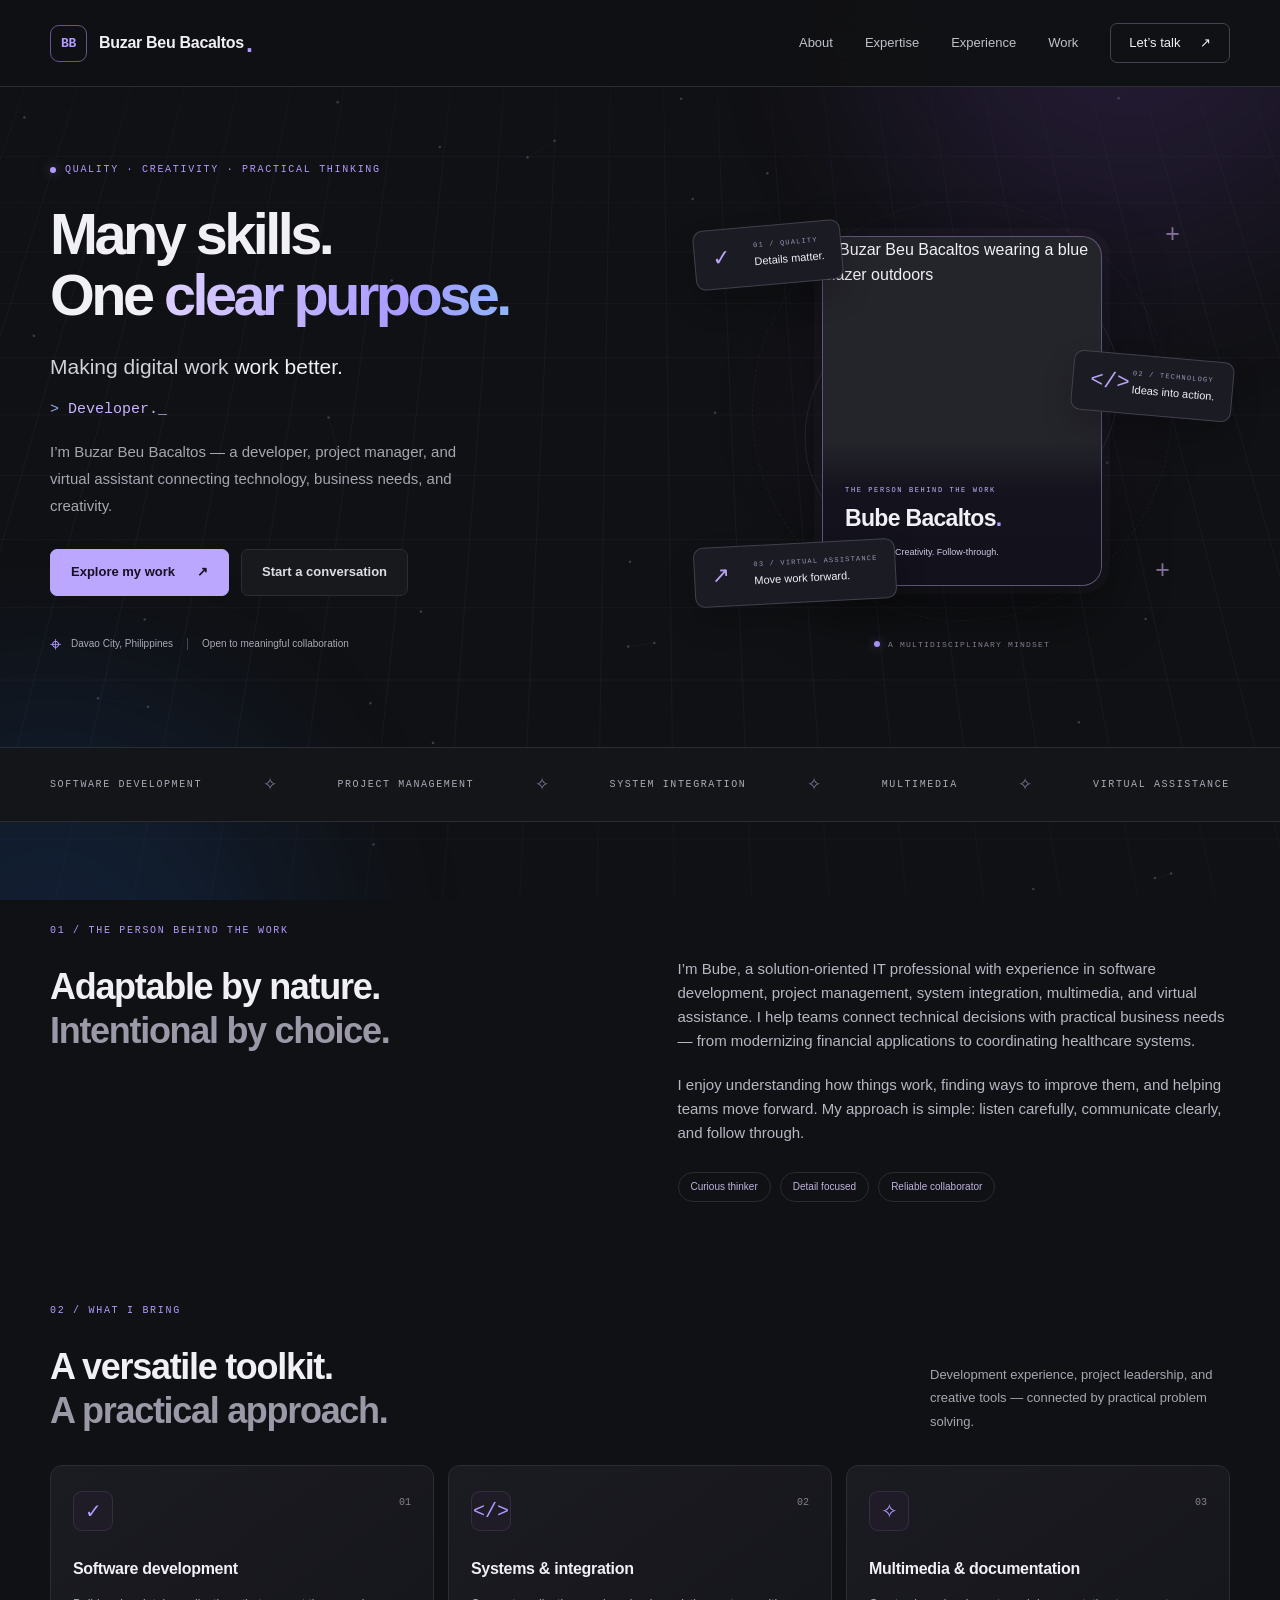
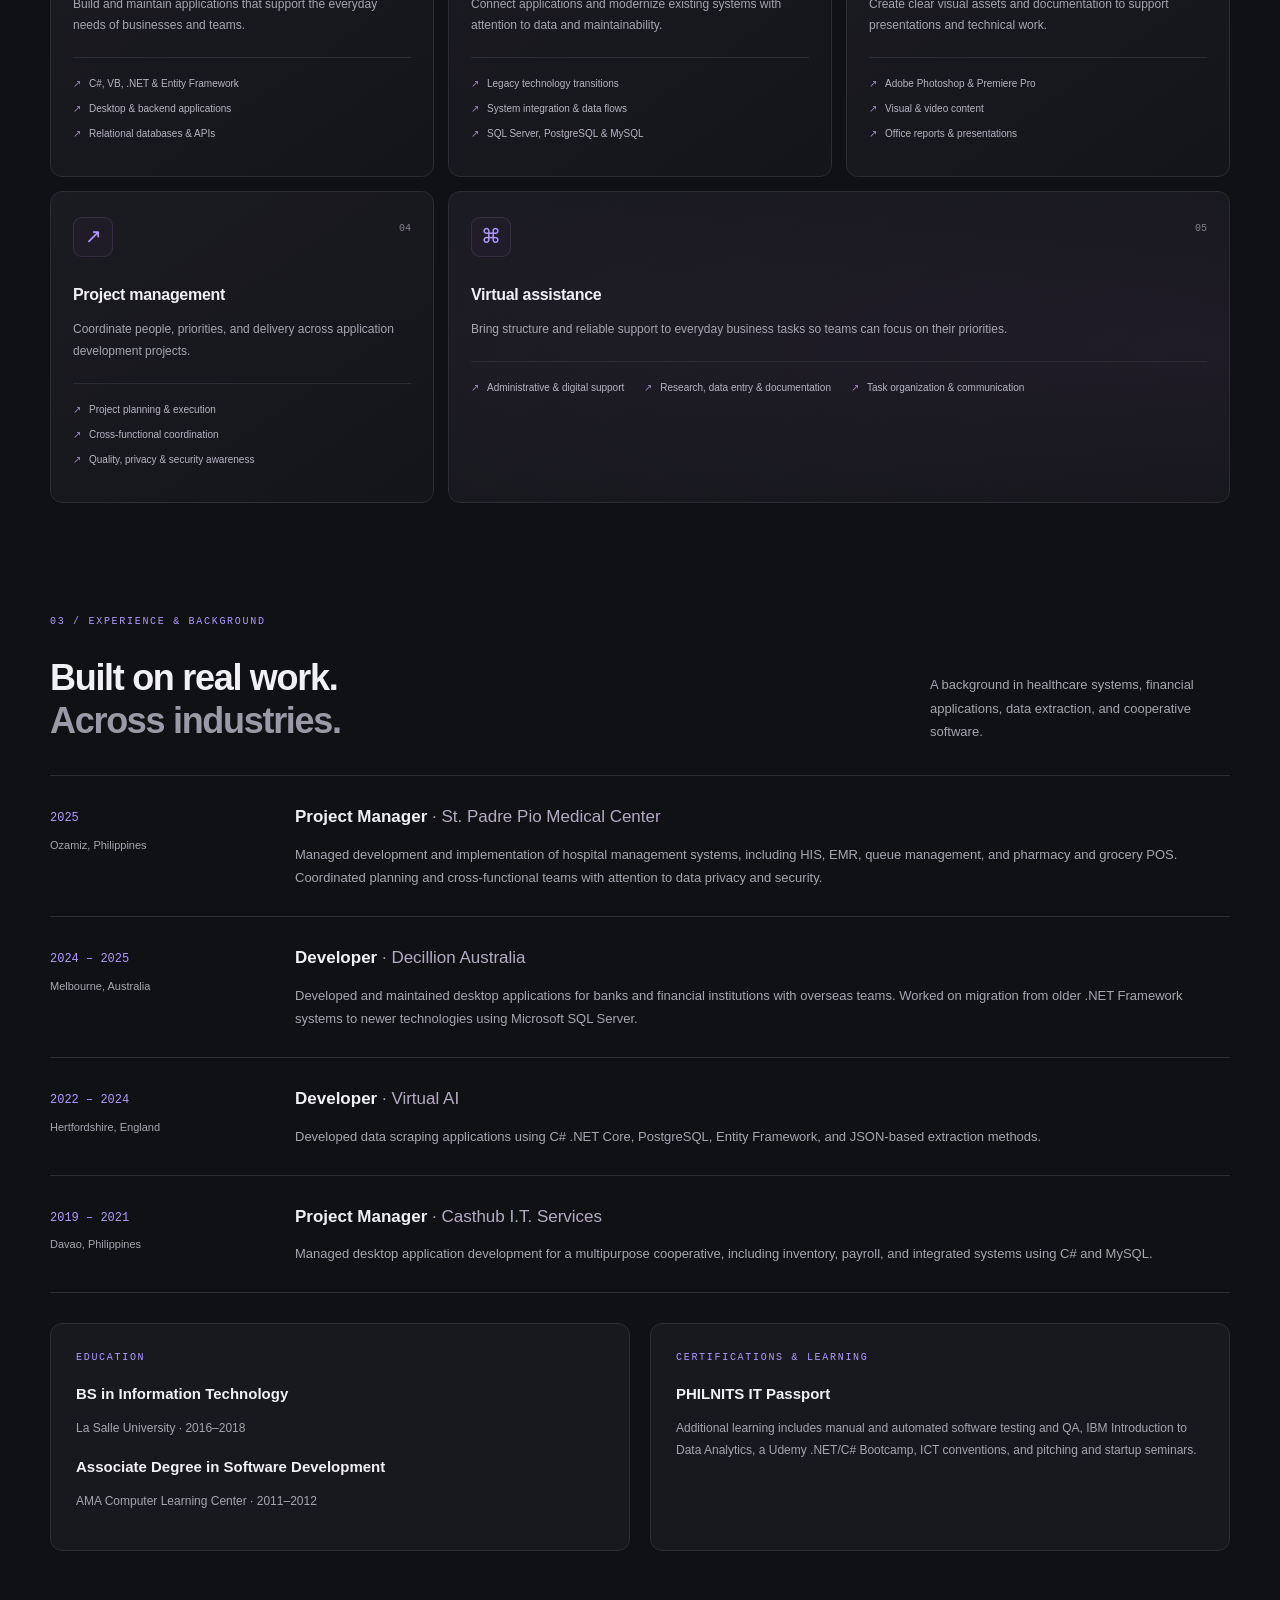
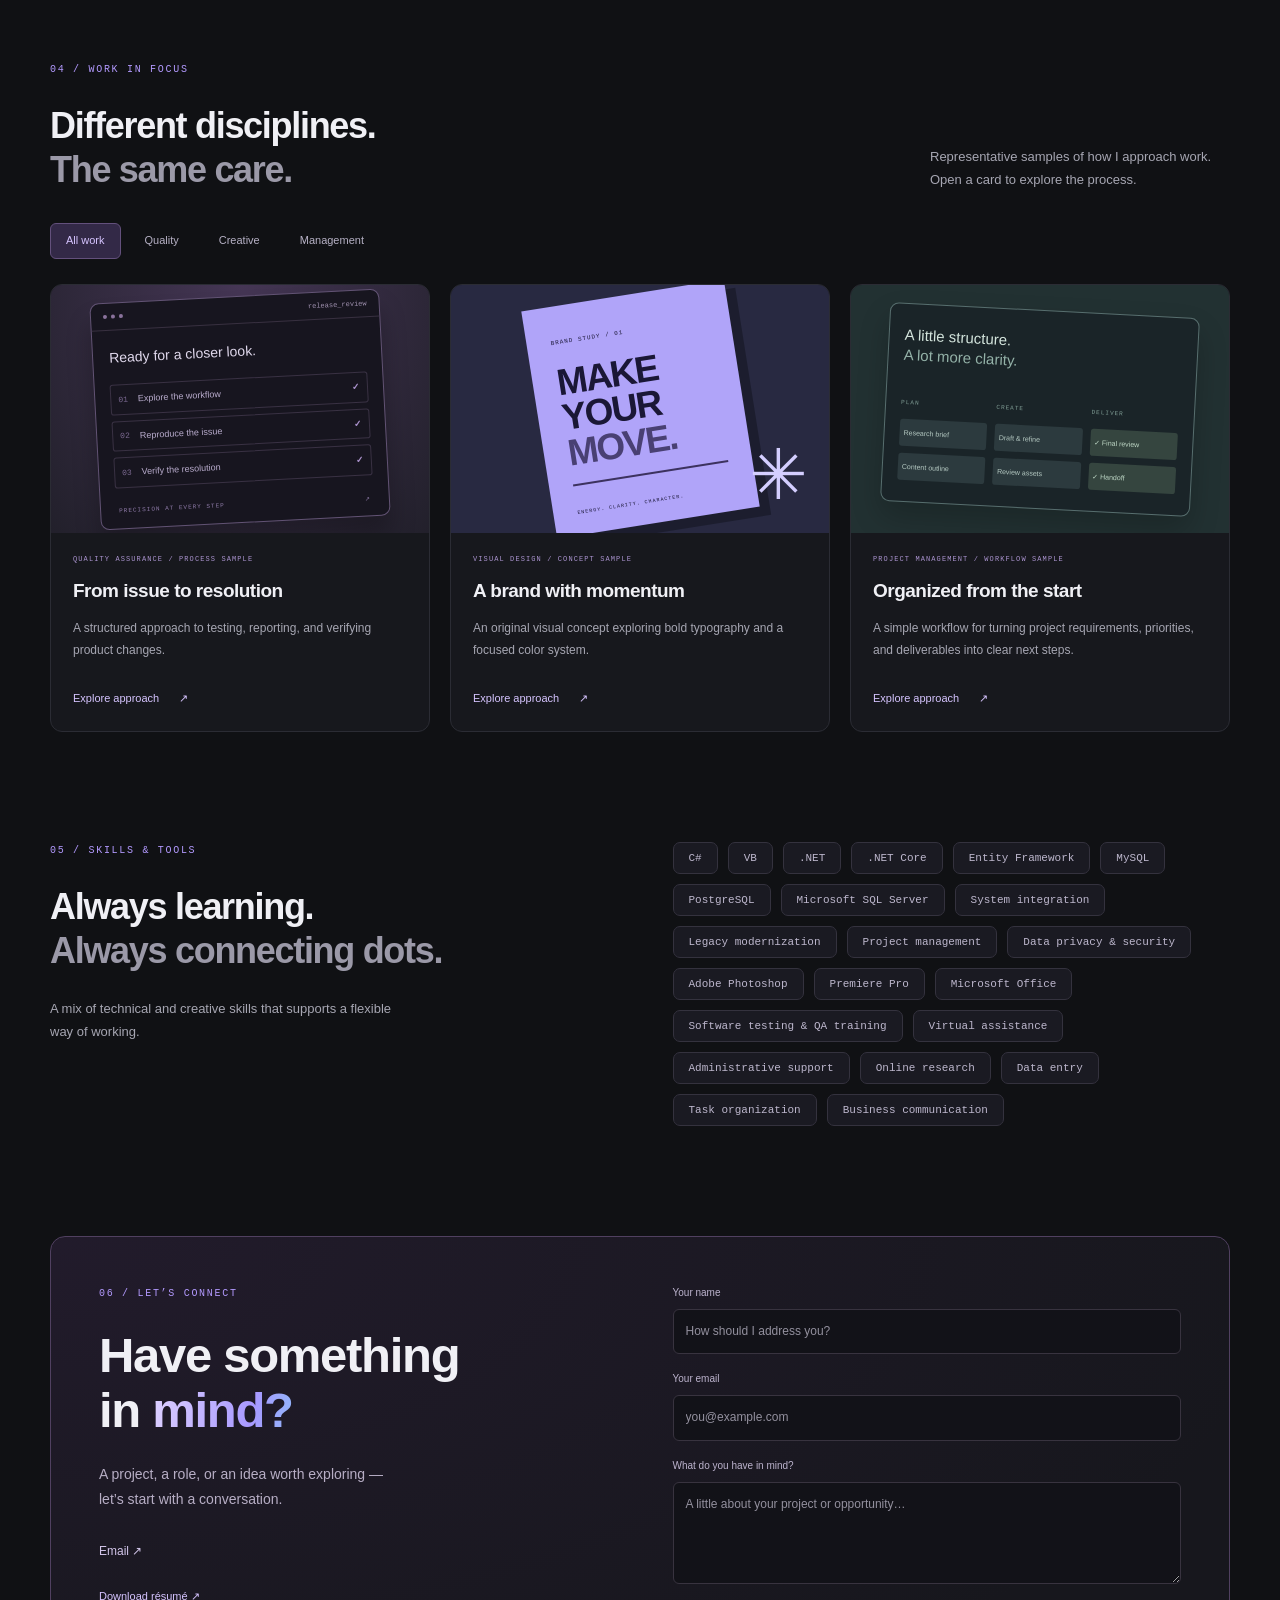
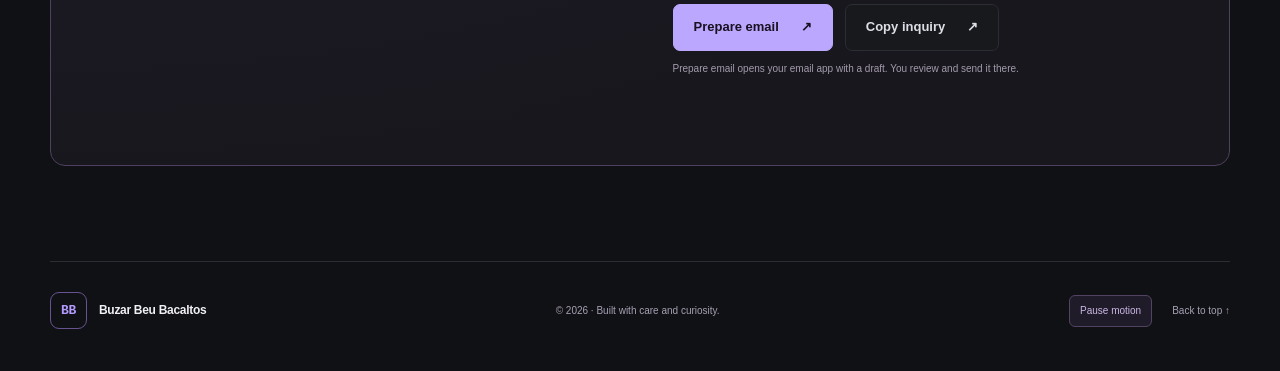
==== commit eba801c3: "Add files via upload" ====
--- a/index.html
+++ b/index.html
@@ -3,12 +3,13 @@
 <head>
 <meta charset="utf-8"><meta name="viewport" content="width=device-width,initial-scale=1">
 <meta name="theme-color" content="#101114">
-<meta name="description" content="Buzar Beu Bacaltos — all-around professional in software development, project management, system integration, and multimedia.">
+<meta name="description" content="Buzar Beu Bacaltos — all-around professional in software development, project management, system integration, multimedia, and virtual assistance.">
 <title>Buzar Beu Bacaltos — Professional Portfolio</title>
 <link rel="icon" type="image/svg+xml" href="assets/favicon.svg">
 <link rel="stylesheet" href="styles.css"><script src="config.js" defer></script><script src="script.js" defer></script>
 </head>
 <body>
+<div class="tech-scene" aria-hidden="true"><canvas id="particle-field"></canvas><div class="tech-grid"></div><div class="tech-scan"></div><div class="ambient-glow glow-purple"></div><div class="ambient-glow glow-blue"></div></div>
 <a class="skip" href="#main">Skip to content</a>
 <header class="header"><div class="container nav-wrap">
 <a class="brand" href="#home" aria-label="Home"><span class="brand-mark" data-initials>BB</span><span data-name>Buzar Beu Bacaltos</span><span class="brand-dot">.</span></a>
@@ -19,21 +20,21 @@
 <section class="hero container" id="home">
 <div class="hero-copy"><p class="eyebrow"><span class="pulse"></span> QUALITY · CREATIVITY · PRACTICAL THINKING</p>
 <h1>Many skills.<br>One <span class="gradient-text">clear purpose.</span></h1>
-<p class="hero-lead">Making digital work <em>work better.</em></p>
-<p class="hero-description">I’m <span data-name>Buzar Beu Bacaltos</span> — a developer and project manager connecting technology, business needs, and creativity.</p>
+<p class="hero-lead">Making digital work <em>work better.</em></p><p class="rotating-line"><span class="sr-only">Developer, project manager, creative thinker, and virtual assistant.</span><span aria-hidden="true"><span class="role-prefix">&gt; </span><span id="rotating-role">Developer.</span><span class="text-cursor">_</span></span></p>
+<p class="hero-description">I’m <span data-name>Buzar Beu Bacaltos</span> — a developer, project manager, and virtual assistant connecting technology, business needs, and creativity.</p>
 <div class="button-row"><a class="button primary" href="#work">Explore my work <span aria-hidden="true">↗</span></a><a class="button secondary" href="#contact">Start a conversation</a></div>
 <div class="hero-foot"><span class="pin" aria-hidden="true">⌖</span><span data-location>Davao City, Philippines</span><span class="divider"></span><span>Open to meaningful collaboration</span></div>
 </div>
-<div class="hero-art" aria-label="Illustration of connected professional capabilities" role="img">
+<div class="hero-art portrait-art">
 <div class="orbit orbit-one"></div><div class="orbit orbit-two"></div><div class="crosshair cross-one">+</div><div class="crosshair cross-two">+</div>
-<div class="core"><span class="core-brackets">{</span><span data-initials>BB</span><span class="core-brackets">}</span><small>BUILD WITH PURPOSE</small></div>
+<figure class="profile-frame"><img src="assets/profile.png" alt="Buzar Beu Bacaltos wearing a blue blazer outdoors" width="1942" height="809" fetchpriority="high"><figcaption><span>THE PERSON BEHIND THE WORK</span><strong>Bube Bacaltos<span class="profile-dot">.</span></strong><small>Technology. Creativity. Follow-through.</small></figcaption></figure>
 <div class="skill-node node-qa"><span class="node-icon">✓</span><div><small>01 / QUALITY</small><strong>Details matter.</strong></div></div>
 <div class="skill-node node-code"><span class="node-icon">&lt;/&gt;</span><div><small>02 / TECHNOLOGY</small><strong>Ideas into action.</strong></div></div>
-<div class="skill-node node-design"><span class="node-icon">✧</span><div><small>03 / CREATIVITY</small><strong>Make it meaningful.</strong></div></div>
+<div class="skill-node node-design"><span class="node-icon">↗</span><div><small>03 / VIRTUAL ASSISTANCE</small><strong>Move work forward.</strong></div></div>
 <div class="art-caption"><span class="pulse"></span> A MULTIDISCIPLINARY MINDSET</div>
 </div>
 </section>
-<div class="discipline-strip"><div class="container"><span>SOFTWARE DEVELOPMENT</span><b>✧</b><span>PROJECT MANAGEMENT</span><b>✧</b><span>SYSTEM INTEGRATION</span><b>✧</b><span>MULTIMEDIA</span></div></div>
+<div class="discipline-strip"><div class="container"><span>SOFTWARE DEVELOPMENT</span><b>✧</b><span>PROJECT MANAGEMENT</span><b>✧</b><span>SYSTEM INTEGRATION</span><b>✧</b><span>MULTIMEDIA</span><b>✧</b><span>VIRTUAL ASSISTANCE</span></div></div>
 <section id="about" class="section container about-grid"><div><p class="eyebrow">01 / THE PERSON BEHIND THE WORK</p><h2>Adaptable by nature.<br><span class="muted">Intentional by choice.</span></h2></div><div class="about-copy"><p data-introduction>I bring a tester’s eye, a builder’s mindset, and a creative touch to digital work.</p><p>I enjoy understanding how things work, finding ways to improve them, and helping teams move forward. My approach is simple: listen carefully, communicate clearly, and follow through.</p><div class="about-traits"><span>Curious thinker</span><span>Detail focused</span><span>Reliable collaborator</span></div></div></section>
 <section id="services" class="section container"><div class="section-heading"><div><p class="eyebrow">02 / WHAT I BRING</p><h2>A versatile toolkit.<br><span class="muted">A practical approach.</span></h2></div><p class="section-summary">Development experience, project leadership, and creative tools — connected by practical problem solving.</p></div>
 <div class="service-grid">
@@ -41,6 +42,7 @@
 <article class="service"><span class="service-icon">&lt;/&gt;</span><span class="service-number">02</span><h3>Systems & integration</h3><p>Connect applications and modernize existing systems with attention to data and maintainability.</p><ul><li>Legacy technology transitions</li><li>System integration & data flows</li><li>SQL Server, PostgreSQL & MySQL</li></ul></article>
 <article class="service"><span class="service-icon">✧</span><span class="service-number">03</span><h3>Multimedia & documentation</h3><p>Create clear visual assets and documentation to support presentations and technical work.</p><ul><li>Adobe Photoshop & Premiere Pro</li><li>Visual & video content</li><li>Office reports & presentations</li></ul></article>
 <article class="service"><span class="service-icon">↗</span><span class="service-number">04</span><h3>Project management</h3><p>Coordinate people, priorities, and delivery across application development projects.</p><ul><li>Project planning & execution</li><li>Cross-functional coordination</li><li>Quality, privacy & security awareness</li></ul></article>
+<article class="service service-va"><span class="service-icon">⌘</span><span class="service-number">05</span><h3>Virtual assistance</h3><p>Bring structure and reliable support to everyday business tasks so teams can focus on their priorities.</p><ul><li>Administrative & digital support</li><li>Research, data entry & documentation</li><li>Task organization & communication</li></ul></article>
 </div></section>
 <section id="experience" class="section container"><div class="section-heading"><div><p class="eyebrow">03 / EXPERIENCE & BACKGROUND</p><h2>Built on real work.<br><span class="muted">Across industries.</span></h2></div><p class="section-summary">A background in healthcare systems, financial applications, data extraction, and cooperative software.</p></div>
 <div class="experience-list">
@@ -60,7 +62,7 @@
 <section id="skills" class="section container skills-section"><div><p class="eyebrow">05 / SKILLS & TOOLS</p><h2>Always learning.<br><span class="muted">Always connecting dots.</span></h2><p class="section-summary">A mix of technical and creative skills that supports a flexible way of working.</p></div><div class="skills-list" data-skills><span>Quality assurance</span><span>JavaScript</span><span>Graphic design</span><span>Virtual assistance</span></div></section>
 <section id="contact" class="section container"><div class="contact-panel"><div><p class="eyebrow">06 / LET’S CONNECT</p><h2>Have something<br>in <span class="gradient-text">mind?</span></h2><p>A project, a role, or an idea worth exploring — let’s start with a conversation.</p><div class="social-links" data-social></div><a class="text-button" id="resume-link" hidden>Download résumé ↗</a></div><form id="contact-form"><label for="contact-name">Your name</label><input id="contact-name" name="name" autocomplete="name" required maxlength="100" placeholder="How should I address you?"><label for="contact-email">Your email</label><input id="contact-email" name="email" type="email" autocomplete="email" required maxlength="254" placeholder="you@example.com"><label for="contact-message">What do you have in mind?</label><textarea id="contact-message" name="message" rows="4" required maxlength="4000" placeholder="A little about your project or opportunity…"></textarea><div class="button-row"><button class="button primary" type="submit" id="email-button" hidden>Prepare email <span aria-hidden="true">↗</span></button><button class="button secondary" type="button" id="copy-message">Copy inquiry <span aria-hidden="true">↗</span></button></div><p class="form-note" id="contact-note">Prepare an email draft or copy your inquiry to share through another channel.</p><p class="form-status" id="form-status" role="status"></p></form></div></section>
 </main>
-<footer class="container footer"><a class="brand" href="#home"><span class="brand-mark" data-initials>BB</span><span data-name>Buzar Beu Bacaltos</span></a><p>© <span id="year">2026</span> · Built with care and curiosity.</p><a href="#home" class="back-top">Back to top ↑</a></footer>
+<footer class="container footer"><a class="brand" href="#home"><span class="brand-mark" data-initials>BB</span><span data-name>Buzar Beu Bacaltos</span></a><p>© <span id="year">2026</span> · Built with care and curiosity.</p><div class="footer-controls"><button type="button" id="motion-toggle" aria-pressed="false">Pause motion</button><a href="#home" class="back-top">Back to top ↑</a></div></footer>
 <dialog id="project-dialog" aria-labelledby="dialog-title"><button class="dialog-close" aria-label="Close project details" type="button">✕</button><p class="eyebrow">REPRESENTATIVE SAMPLE</p><h2 id="dialog-title"></h2><p id="dialog-summary"></p><h3>The approach</h3><ol id="dialog-steps"></ol><p class="dialog-note">This is an illustrative portfolio sample, not a client case study or a claim of measured results.</p></dialog>
 <noscript><div class="noscript">JavaScript is disabled. You can still browse this portfolio. Interactive filters, contact drafts, and sample details need JavaScript.</div></noscript>
 </body></html>
--- a/styles.css
+++ b/styles.css
@@ -6,3 +6,10 @@
 @media(prefers-reduced-motion:reduce){html{scroll-behavior:auto}*,*:before,*:after{transition:none!important;animation:none!important}}
 
 .experience-list{border-top:1px solid var(--border)}.experience-row{display:grid;grid-template-columns:210px 1fr;gap:35px;padding:27px 0;border-bottom:1px solid var(--border)}.experience-date{font:12px var(--mono);color:var(--accent)}.experience-row h3{font-size:17px;margin:0 0 12px}.experience-row h3 span{color:#b5aac6;font-weight:400}.experience-row p{font-size:13px;color:var(--muted);margin:7px 0 0;line-height:1.8}.experience-row>div:first-child p{font-size:11px}.background-grid{display:grid;grid-template-columns:1fr 1fr;gap:20px;margin-top:30px}.background-grid article{background:#18181f;border:1px solid var(--border);border-radius:12px;padding:25px}.background-grid h3{font-size:15px;margin:15px 0 8px}.background-grid p:not(.eyebrow){font-size:12px;color:var(--muted);line-height:1.8}.background-grid .eyebrow{margin-bottom:10px}@media(max-width:760px){.experience-row{grid-template-columns:1fr;gap:12px}.background-grid{grid-template-columns:1fr}.nav-wrap>.brand{font-size:12px;gap:8px}.nav-wrap>.brand .brand-dot{display:none}}
+/* Decorative technology scene; all content stays above this layer. */
+.tech-scene{position:fixed;inset:0;pointer-events:none;overflow:hidden;z-index:0;contain:strict}.tech-scene canvas{width:100%;height:100%;position:absolute;inset:0;opacity:.55}.tech-grid{position:absolute;inset:-100px;background-image:linear-gradient(#a58aff0b 1px,transparent 1px),linear-gradient(90deg,#6babff0c 1px,transparent 1px);background-size:64px 64px;transform:perspective(700px) rotateX(18deg);mask-image:linear-gradient(transparent,#000 20%,#000 70%,transparent);animation:grid-drift 25s linear infinite}.tech-scan{position:absolute;inset:0 0 auto;height:1px;background:linear-gradient(90deg,transparent,#ad95ff35,transparent);box-shadow:0 0 25px #ad95ff30;animation:scan 14s linear infinite}.ambient-glow{position:absolute;width:500px;height:500px;border-radius:50%;filter:blur(100px);opacity:.13;animation:glow-drift 18s ease-in-out infinite alternate}.glow-purple{background:#a55bff;top:-250px;right:-100px}.glow-blue{background:#217dff;bottom:-300px;left:-200px;animation-delay:-9s}main,.footer,.discipline-strip{position:relative;z-index:1}.header{z-index:10}.hero-art:before{opacity:.45}.profile-frame{position:absolute;left:50%;top:50%;transform:translate(-50%,-50%);width:280px;height:350px;border-radius:20px;margin:0;overflow:hidden;border:1px solid #aa92dd70;box-shadow:0 0 0 8px #7662920d,0 25px 65px #0007;z-index:1;background:#24242b}.profile-frame img{height:100%;width:100%;object-fit:cover;object-position:54% 40%;display:block;transition:scale .7s}.profile-frame:hover img{scale:1.04}.profile-frame figcaption{position:absolute;inset:auto 0 0;padding:45px 22px 22px;background:linear-gradient(transparent,#11101bd9 35%,#11101bf7)}.profile-frame figcaption>span{display:block;font:7px var(--mono);letter-spacing:1.6px;color:#c9b4ff}.profile-frame strong{display:block;font-size:23px;margin-top:6px;letter-spacing:-.7px}.profile-dot{color:var(--accent)}.profile-frame small{font-size:9px;color:#d2c7e1}.skill-node{z-index:2;animation:node-float 6s ease-in-out infinite}.node-code{animation-delay:-2s}.node-design{animation-delay:-4s}.portrait-art .node-qa{top:44px;left:0}.portrait-art .node-code{top:175px;right:-3px}.portrait-art .node-design{bottom:38px;left:0}.portrait-art .art-caption{bottom:-8px}.orbit-two{animation:orbit-spin 42s linear infinite}.rotating-line{margin:0 0 14px;font:15px/1.7 var(--mono);color:#c9b3ff;min-height:26px}.role-prefix{color:#8cacef}.text-cursor{animation:cursor-blink 1.1s step-end infinite}.role-changing{animation:word-in .45s ease-out}.service-grid{grid-template-columns:repeat(3,minmax(0,1fr))}.service-va{grid-column:span 2;background:radial-gradient(ellipse at right,#593b7325,transparent),linear-gradient(145deg,#1b1b22,#141519)}.service-va ul{display:flex;gap:20px;flex-wrap:wrap}.button{position:relative;overflow:hidden;isolation:isolate;transform:translate(var(--mx,0px),var(--my,0px));transition:transform .18s,background .2s,box-shadow .2s}.button:hover{transform:translate(var(--mx,0px),calc(var(--my,0px) - 2px));box-shadow:0 7px 25px #aa83ff25}.button:before{content:'';position:absolute;inset:0;background:linear-gradient(110deg,transparent 20%,#fff2 45%,transparent 70%);transform:translateX(-150%);transition:transform .65s;z-index:-1}.button:hover:before{transform:translateX(150%)}.button>span:not(.button-ripple){transition:transform .25s}.button:hover>span:not(.button-ripple){transform:translate(2px,-2px)}.button-ripple{position:absolute;pointer-events:none;width:20px;height:20px;border-radius:50%;background:#fff4;transform:translate(-50%,-50%);animation:ripple .6s ease-out forwards;z-index:-1}.work-card{transition:transform .3s,border-color .3s,box-shadow .3s}.work-card:hover{transform:translateY(-6px);border-color:#786191;box-shadow:0 15px 35px #0003}.work-visual>div{transition:scale .5s}.work-card:hover .work-visual>div{scale:1.025}.reveal-pending{opacity:0;transform:translateY(22px)}.reveal-visible{opacity:1;transform:none;transition:opacity .7s,transform .7s}.footer-controls{display:flex;gap:20px;align-items:center}.footer-controls button{background:#201b29;border:1px solid #534362;border-radius:6px;padding:7px 10px;color:#cbb8e6;font-size:10px}.motion-paused *,.motion-paused *:before,.motion-paused *:after{animation-play-state:paused!important;transition:none!important}.motion-paused .reveal-pending{opacity:1;transform:none}.motion-paused{scroll-behavior:auto}.motion-paused .button,.motion-paused .button:hover,.motion-paused .work-card:hover{transform:none}.motion-paused .text-cursor{opacity:.6}.motion-paused .button-ripple{display:none}
+@keyframes grid-drift{to{translate:0 64px}}@keyframes scan{from{translate:0 -10vh}to{translate:0 110vh}}@keyframes glow-drift{to{translate:60px 40px}}@keyframes node-float{50%{translate:0 -9px}}@keyframes orbit-spin{from{rotate:0deg}to{rotate:360deg}}@keyframes cursor-blink{50%{opacity:0}}@keyframes word-in{from{opacity:0;filter:blur(4px)}to{opacity:1;filter:blur(0)}}@keyframes ripple{to{width:400px;height:400px;opacity:0}}
+@media(max-width:1050px){.service-grid{grid-template-columns:repeat(2,minmax(0,1fr))}.portrait-art .node-code{right:-5px}.discipline-strip .container{flex-wrap:wrap;justify-content:center;gap:16px 25px}.discipline-strip span{font-size:9px}}
+@media(max-width:760px){.profile-frame{width:260px;height:320px}.portrait-art{height:410px;margin-top:28px}.portrait-art .node-qa{top:28px}.portrait-art .node-code{top:160px}.portrait-art .node-design{bottom:20px}.portrait-art .art-caption{bottom:-15px}.rotating-line{font-size:13px}.footer-controls{margin-left:auto;gap:12px}.discipline-strip{margin-top:15px}.service-va ul{display:block}}
+@media(max-width:400px){.service-grid{grid-template-columns:1fr}.service-va{grid-column:auto}.profile-frame{width:225px;height:290px}.portrait-art{height:375px}.profile-frame strong{font-size:20px}.profile-frame figcaption{padding:40px 16px 16px}.skill-node small{font-size:6px}.portrait-art .node-design{bottom:18px}.footer-controls{margin-left:0;flex-wrap:wrap}}
+@media(prefers-reduced-motion:reduce){.reveal-pending{opacity:1;transform:none}.button,.button:hover,.work-card:hover{transform:none}.ambient-glow{animation:none}.tech-scan{display:none}}
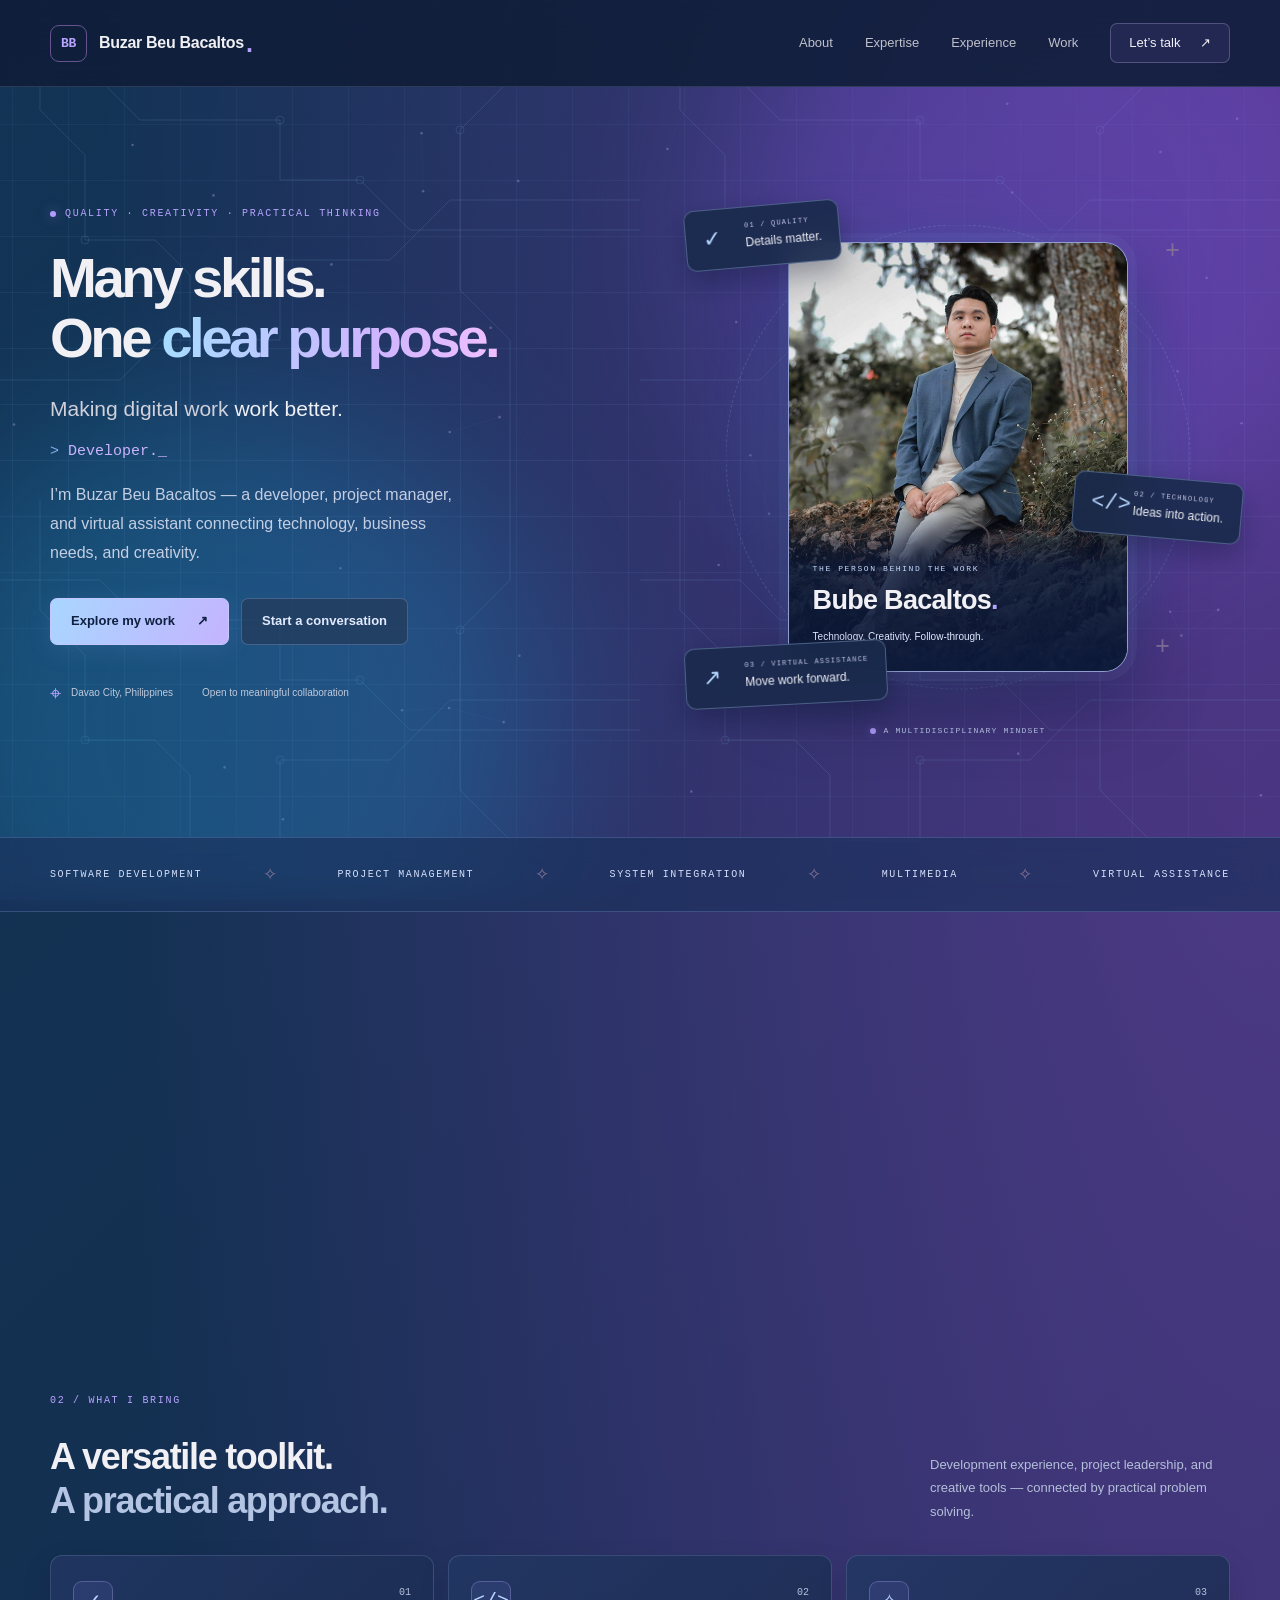
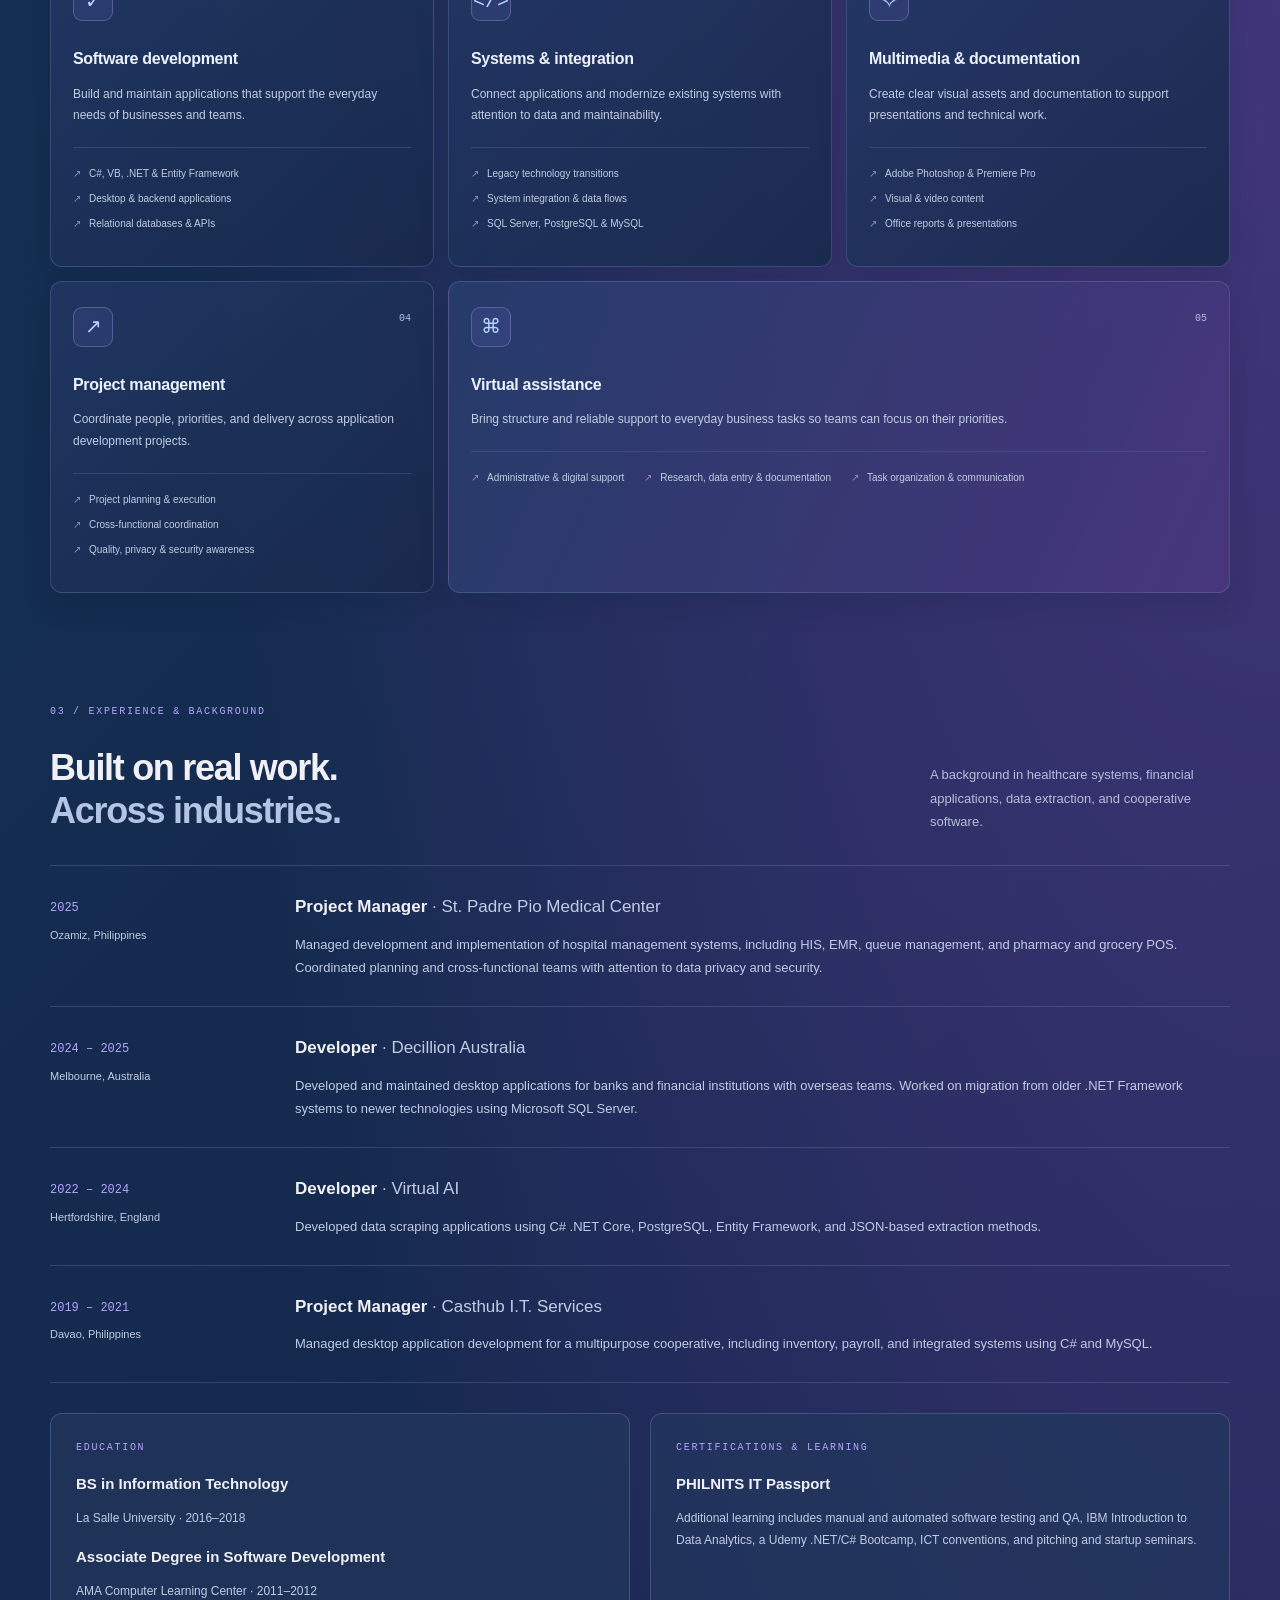
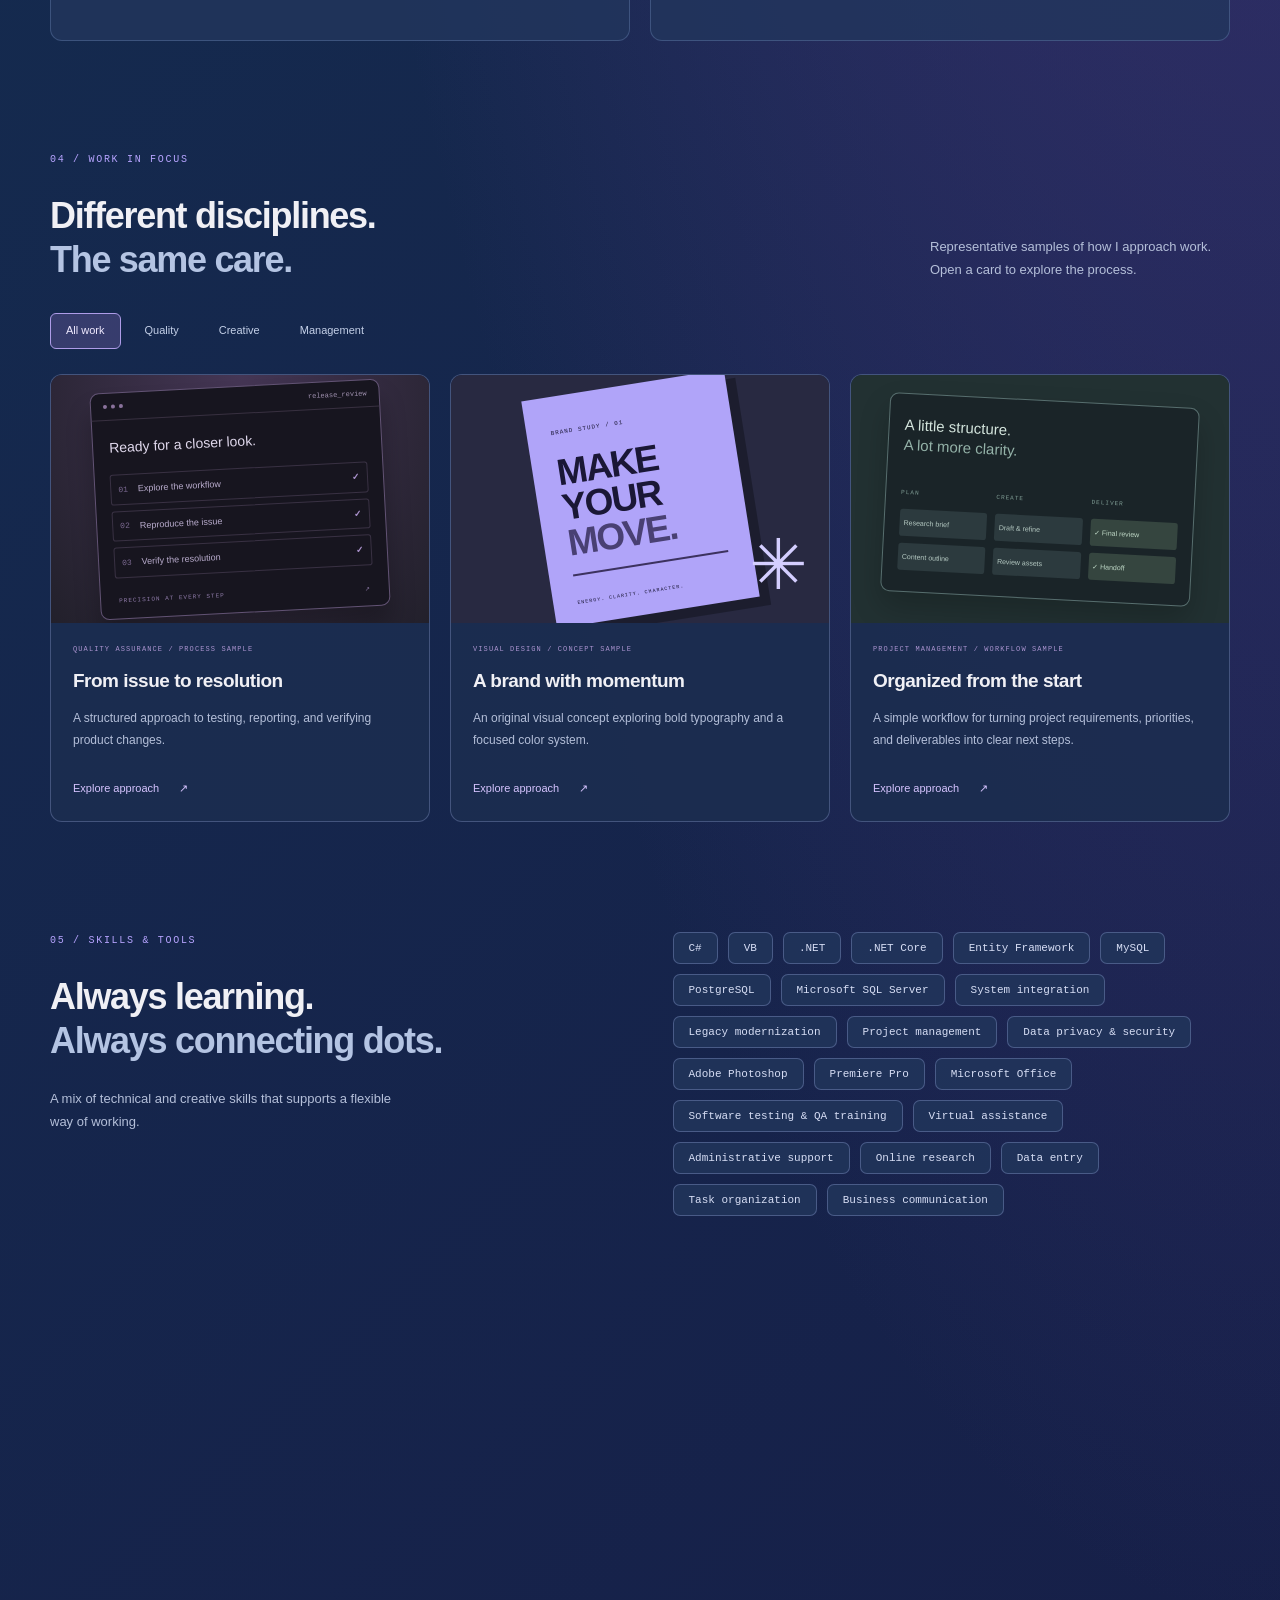
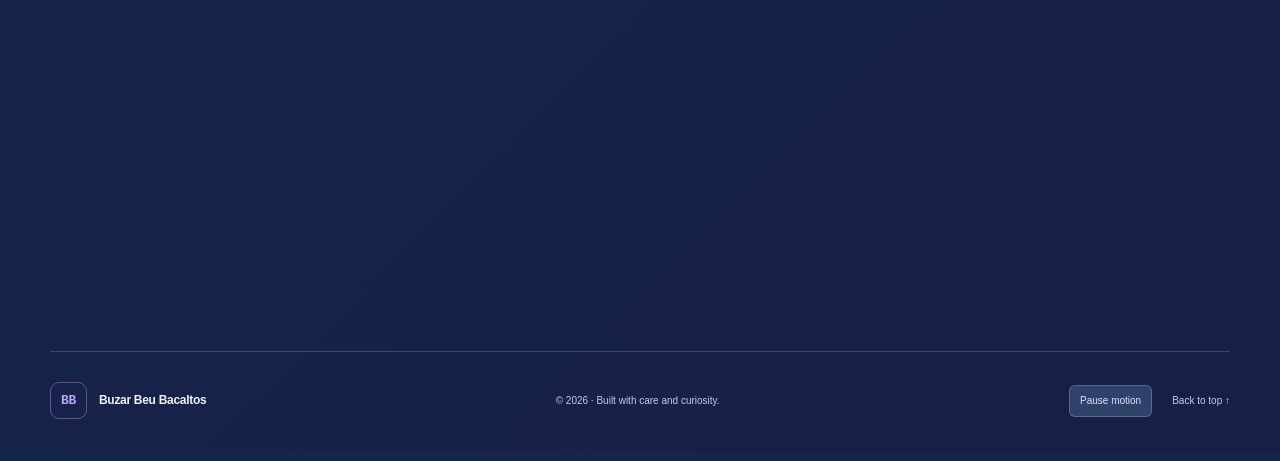
==== commit a285b505: "Add files via upload" ====
--- a/index.html
+++ b/index.html
@@ -6,7 +6,8 @@
 <meta name="description" content="Buzar Beu Bacaltos — all-around professional in software development, project management, system integration, multimedia, and virtual assistance.">
 <title>Buzar Beu Bacaltos — Professional Portfolio</title>
 <link rel="icon" type="image/svg+xml" href="assets/favicon.svg">
-<link rel="stylesheet" href="styles.css"><script src="config.js" defer></script><script src="script.js" defer></script>
+<link rel="stylesheet" href="styles.css?v=4"><script src="config.js?v=4" defer></script><script src="script.js?v=4" defer></script>
+<style>body{background:#14264a;background-image:radial-gradient(ellipse at top right,#573b8f,transparent 65%),linear-gradient(135deg,#123554,#171e48);min-height:100vh}</style>
 </head>
 <body>
 <div class="tech-scene" aria-hidden="true"><canvas id="particle-field"></canvas><div class="tech-grid"></div><div class="tech-scan"></div><div class="ambient-glow glow-purple"></div><div class="ambient-glow glow-blue"></div></div>
@@ -27,7 +28,7 @@
 </div>
 <div class="hero-art portrait-art">
 <div class="orbit orbit-one"></div><div class="orbit orbit-two"></div><div class="crosshair cross-one">+</div><div class="crosshair cross-two">+</div>
-<figure class="profile-frame"><img src="assets/profile.png" alt="Buzar Beu Bacaltos wearing a blue blazer outdoors" width="1942" height="809" fetchpriority="high"><figcaption><span>THE PERSON BEHIND THE WORK</span><strong>Bube Bacaltos<span class="profile-dot">.</span></strong><small>Technology. Creativity. Follow-through.</small></figcaption></figure>
+<figure class="profile-frame"><img src="[data-uri]